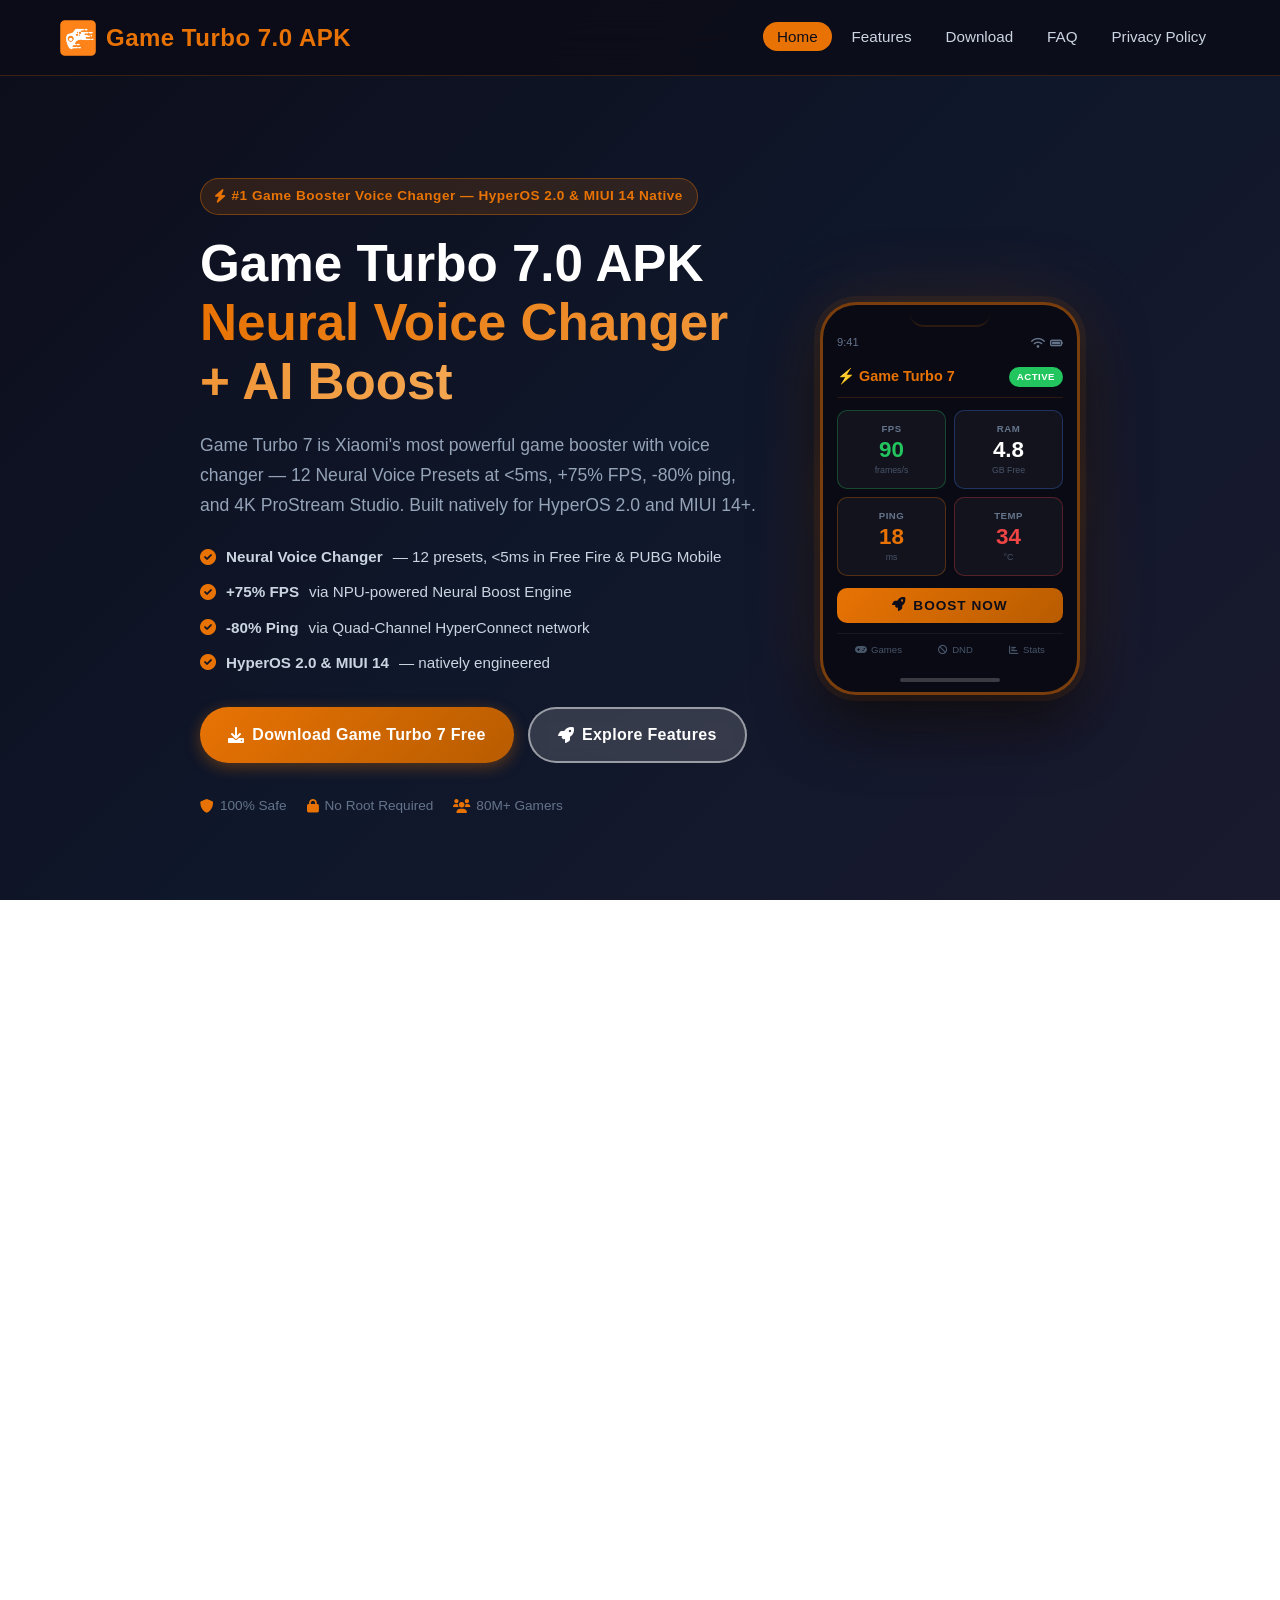
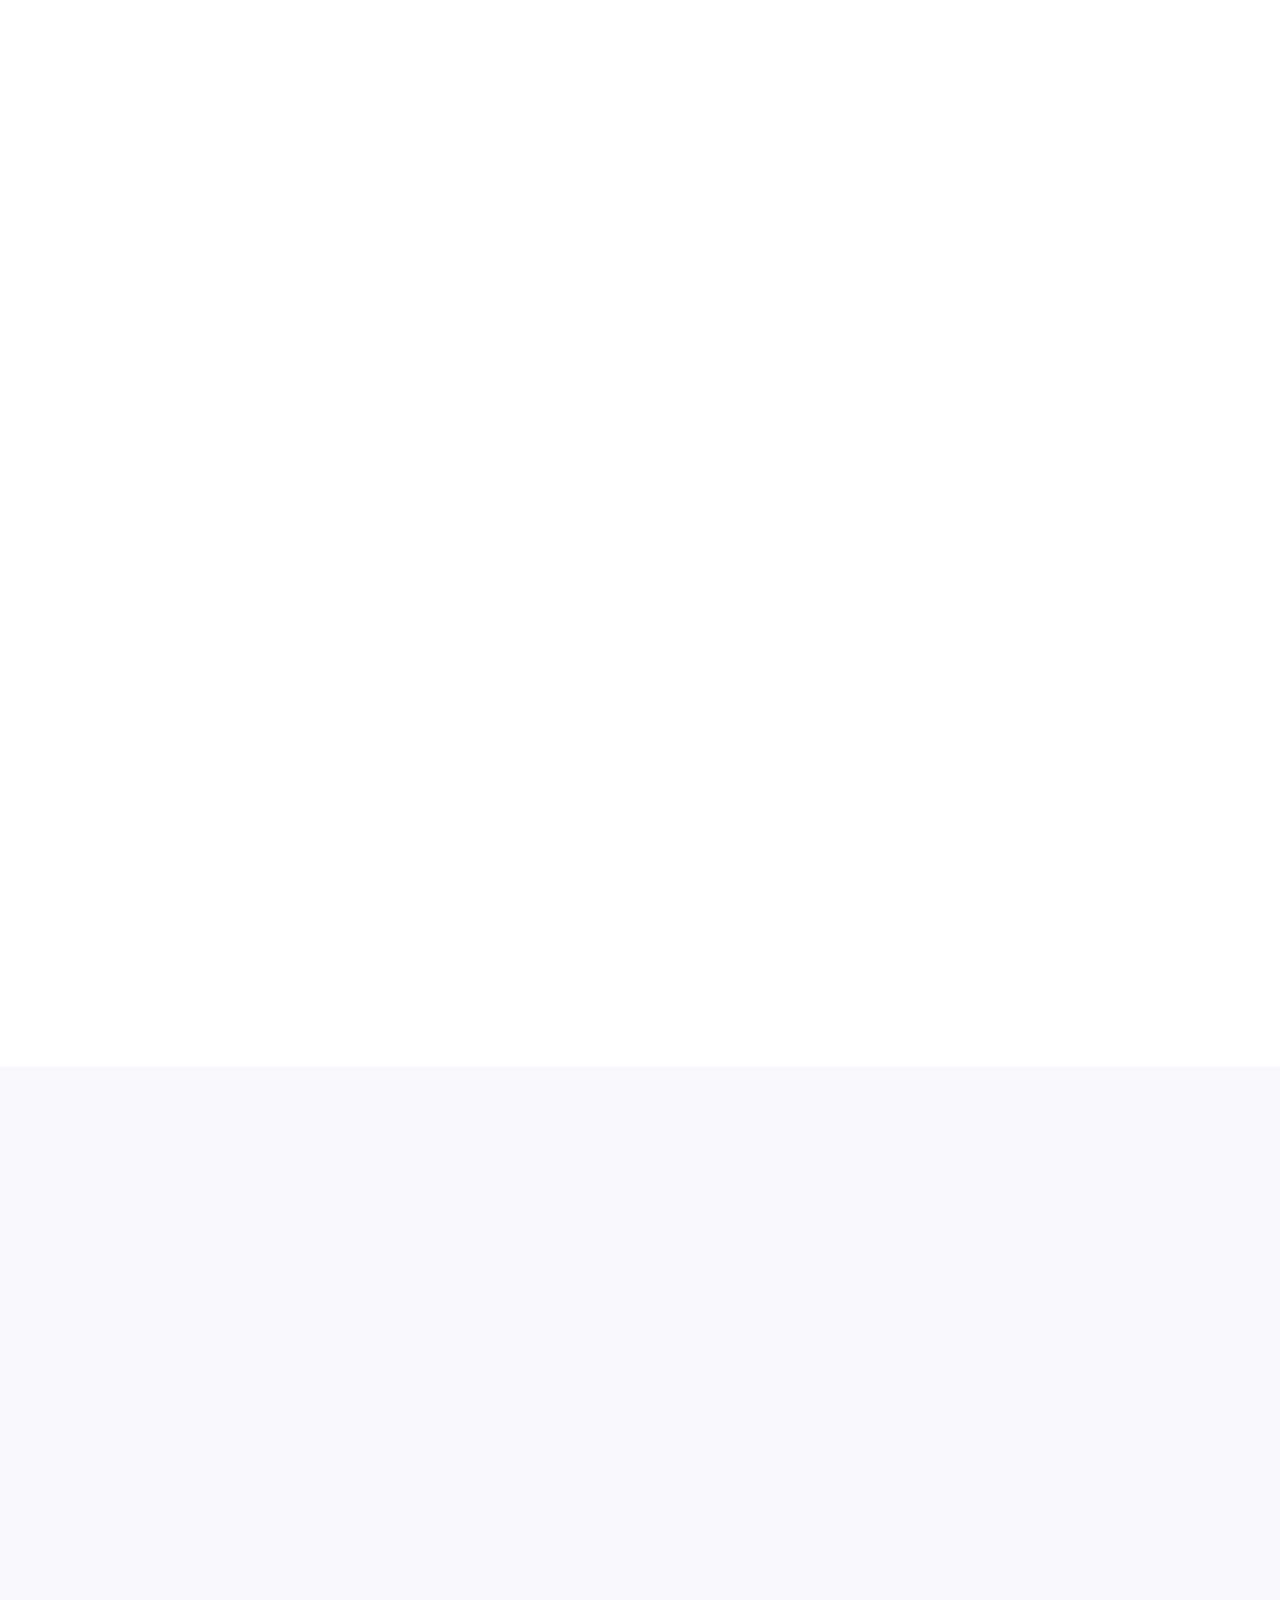
==== index.html @ 9330b488 "first commit" ====
﻿<!DOCTYPE html>
<html lang="en">

<head>
    <meta charset="UTF-8">
    <meta name="viewport" content="width=device-width, initial-scale=1.0, maximum-scale=1.0, user-scalable=no">

    <!-- Primary SEO Meta Tags -->
    <title>Game Turbo 7.0 APK Download | #1 Game Booster Voice Changer for HyperOS 2.0</title>
    <meta name="description" content="Download Game Turbo 7.0 APK — Xiaomi's most powerful game booster voice changer with 12 Neural Voice Presets, +75% FPS, Quad-Channel -80% ping, and 4K ProStream Studio. Free, safe, no root. Game Turbo 7 for HyperOS 2.0 &amp; MIUI 14+.">
    <meta name="keywords" content="game turbo 7, game turbo 7.0 apk, game booster voice changer, game turbo 7 apk download, game turbo 7.0, hyperos game booster, xiaomi game turbo 7, game turbo voice changer, game turbo 7 download, best game booster voice changer android, game turbo apk, miui 14 game booster">
    <meta name="author" content="Game Turbo">
    <meta name="robots" content="index, follow">
    <link rel="canonical" href="https://gameturbo7apk.github.io/">

    <!-- Open Graph / Facebook -->
    <meta property="og:type" content="website">
    <meta property="og:url" content="https://gameturbo7apk.github.io/">
    <meta property="og:title" content="Game Turbo 7.0 APK | Best Game Booster Voice Changer — +75% FPS, -80% Ping, 12 Voice Presets">
    <meta property="og:description" content="Download Game Turbo 7.0 APK — the most advanced game booster voice changer ever built into MIUI. Neural Voice Processing with 12 presets at &lt;5ms, +75% FPS, Quad-Channel -80% ping. Free for Xiaomi, Redmi &amp; POCO.">
    <meta property="og:image" content="https://gameturbo7apk.github.io/images/og-banner.png">
    <meta property="og:locale" content="en_US">
    <meta property="og:site_name" content="Game Turbo 7.0 APK">
    <meta property="og:image:width" content="1200">
    <meta property="og:image:height" content="630">

    <!-- Twitter Card -->
    <meta name="twitter:card" content="summary_large_image">
    <meta name="twitter:title" content="Game Turbo 7.0 APK | Ultimate Game Booster Voice Changer for Free Fire &amp; PUBG">
    <meta name="twitter:description" content="Game Turbo 7 is the most powerful game booster voice changer on Android — 12 Neural Voice Presets at &lt;5ms, +75% FPS, Quad-Channel -80% ping. Download free, no root needed.">

    <!-- Schema.org: SoftwareApplication -->
    <script type="application/ld+json">
    {
      "@context": "https://schema.org",
      "@type": "SoftwareApplication",
      "name": "Game Turbo 7.0",
      "alternateName": ["Game Turbo 7", "Game Turbo 7.0 APK", "Xiaomi Game Booster Voice Changer", "GT7 APK"],
      "operatingSystem": "Android 10.0+",
      "applicationCategory": "GameApplication",
      "applicationSubCategory": "Game Optimizer",
      "offers": {
        "@type": "Offer",
        "price": "0",
        "priceCurrency": "USD",
        "availability": "https://schema.org/InStock"
      },
      "aggregateRating": {
        "@type": "AggregateRating",
        "ratingValue": "4.9",
        "ratingCount": "480000",
        "reviewCount": "480000",
        "bestRating": "5",
        "worstRating": "1"
      },
      "author": {
        "@type": "Organization",
        "name": "Xiaomi",
        "url": "https://www.mi.com/"
      },
      "publisher": {
        "@type": "Organization",
        "name": "Xiaomi",
        "url": "https://www.mi.com/"
      },
      "description": "Game Turbo 7.0 is Xiaomi most advanced game booster with voice changer — featuring 12 Neural Voice Presets at under 5ms latency, a +75% FPS Neural Boost Engine, Quad-Channel -80% ping reduction, 10-app floating windows, AI Neural Thermal Manager, and GT7 ProStream Studio recording at 4K/60fps. Built natively for HyperOS 2.0 and MIUI 14+.",
      "softwareVersion": "7.0.0.0",
      "fileSize": "55.6MB",
      "downloadUrl": "https://gameturbo7apk.github.io/#download",
      "screenshot": "https://gameturbo7apk.github.io/images/screenshot.png",
      "url": "https://gameturbo7apk.github.io/",
      "datePublished": "2025-01-01",
      "dateModified": "2026-04-09",
      "inLanguage": "en",
      "isAccessibleForFree": true,
      "device": "Xiaomi, Redmi, POCO",
      "featureList": "Neural Voice Changer, AI Neural Boost Engine, Quad-Channel Network, 10-App Floating Window, AI Neural Thermal Manager, GT7 ProStream Studio"
    }
    </script>

    <!-- Schema.org: WebPage + BreadcrumbList -->
    <script type="application/ld+json">
    {
      "@context": "https://schema.org",
      "@type": "WebPage",
      "name": "Game Turbo 7.0 APK Download | #1 Game Booster Voice Changer for HyperOS 2.0",
      "url": "https://gameturbo7apk.github.io/",
      "description": "Download Game Turbo 7.0 APK — Xiaomi ultimate game booster voice changer with 12 Neural Voice Presets, +75% FPS, Quad-Channel -80% ping, and 4K ProStream Studio. Free and no root required.",
      "inLanguage": "en",
      "isPartOf": {
        "@type": "WebSite",
        "name": "Game Turbo 7.0 APK",
        "url": "https://gameturbo7apk.github.io/"
      },
      "breadcrumb": {
        "@type": "BreadcrumbList",
        "itemListElement": [
          {
            "@type": "ListItem",
            "position": 1,
            "name": "Home",
            "item": "https://gameturbo7apk.github.io/"
          },
          {
            "@type": "ListItem",
            "position": 2,
            "name": "Download Game Turbo 7.0 APK",
            "item": "https://gameturbo7apk.github.io/#download"
          }
        ]
      },
      "datePublished": "2025-01-01",
      "dateModified": "2026-04-09"
    }
    </script>

    <!-- Schema.org: Organization -->
    <script type="application/ld+json">
    {
      "@context": "https://schema.org",
      "@type": "Organization",
      "name": "Game Turbo 7.0 APK",
      "url": "https://gameturbo7apk.github.io/",
      "logo": "https://gameturbo7apk.github.io/images/gameturbo.webp",
      "sameAs": [
        "https://www.mi.com/"
      ]
    }
    </script>

    <!-- Schema.org: FAQPage -->
    <script type="application/ld+json">
    {
      "@context": "https://schema.org",
      "@type": "FAQPage",
      "mainEntity": [
        {
          "@type": "Question",
          "name": "What is Game Turbo 7.0 APK?",
          "acceptedAnswer": {
            "@type": "Answer",
            "text": "Game Turbo 7.0 APK is Xiaomi most powerful game booster with built-in voice changer — and the most significant upgrade in the Game Turbo series to date. GT7 delivers +75% FPS via the Neural Boost Engine, -80% ping via Quad-Channel Network Bonding, 12 Neural Voice Presets at under 5ms latency, 10-app floating windows, GT7 ProStream Studio at 4K/60fps, and an AI Neural Thermal Manager. Built natively for HyperOS 2.0 and MIUI 14+. No root required."
          }
        },
        {
          "@type": "Question",
          "name": "How is Game Turbo 7 voice changer different from other game boosters?",
          "acceptedAnswer": {
            "@type": "Answer",
            "text": "The Game Turbo 7.0 voice changer uses Neural Voice Processing — a deep-learning audio pipeline that processes your microphone signal at the kernel level using a dedicated NPU (Neural Processing Unit) rather than just the audio DSP. This delivers 12 presets including GT7-exclusive Warrior, Shadow, Crystal and Whisper voices at under 5ms latency with near-zero audio artifacts. No other Android game booster voice changer offers NPU-accelerated voice modulation at this latency or quality level."
          }
        },
        {
          "@type": "Question",
          "name": "Does the Game Turbo 7 voice changer work in Free Fire and PUBG Mobile?",
          "acceptedAnswer": {
            "@type": "Answer",
            "text": "Yes — Game Turbo 7 Neural Voice Changer is fully compatible with Free Fire, PUBG Mobile, COD Mobile, Mobile Legends, Honor of Kings, Apex Legends Mobile, Honkai Star Rail, and any game using the device microphone for voice chat. GT7 voice modulation pipeline operates at the HyperOS audio driver layer — so the game receives only the modified audio, making it 100% compatible with all anti-cheat systems."
          }
        },
        {
          "@type": "Question",
          "name": "Which devices support Game Turbo 7.0?",
          "acceptedAnswer": {
            "@type": "Answer",
            "text": "Game Turbo 7.0 supports all Xiaomi, Redmi, and POCO devices running HyperOS 2.0 or MIUI 14+ with Android 10.0 and above. Supported models include Xiaomi 13, 14, 15 series; Redmi Note 12, 13, 14 series; POCO X5, X6, X7; POCO F5, F6, F7; and all HyperOS 2.0 flagship devices. Neural Voice Processing and the Neural Boost Engine require Snapdragon 8 Gen 1, Dimensity 9000, or higher chipsets."
          }
        },
        {
          "@type": "Question",
          "name": "Is Game Turbo 7.0 APK safe to download?",
          "acceptedAnswer": {
            "@type": "Answer",
            "text": "Yes — completely safe. Game Turbo 7.0 APK is the official Xiaomi HyperOS system component, not a modified or third-party build. The neural voice changer operates through HyperOS certified audio driver stack and does not interact with game memory or processes in any way that would trigger anti-cheat detection in Free Fire, PUBG Mobile, or COD Mobile. The APK is virus-free and trusted by over 80 million gamers globally."
          }
        },
        {
          "@type": "Question",
          "name": "Does Game Turbo 7.0 require root access?",
          "acceptedAnswer": {
            "@type": "Answer",
            "text": "No root is required. Game Turbo 7.0 is a native HyperOS system application. Every feature — Neural Voice Changer, Neural Boost Engine, Quad-Channel Network, 10-App Floating Window, GT7 ProStream Studio, and AI Neural Thermal Manager — runs at the system level with standard user permissions only. For manual APK sideloading, enable Install from Unknown Sources under Settings Privacy. Device warranty is unaffected."
          }
        },
        {
          "@type": "Question",
          "name": "How is Game Turbo 7.0 different from Game Turbo 5.0?",
          "acceptedAnswer": {
            "@type": "Answer",
            "text": "GT7 surpasses GT5 across every metric: Neural Voice Changer with 12 presets at under 5ms (vs GT5 8 presets at under 10ms); +75% FPS Neural Boost Engine (vs GT5 +55%); -80% ping Quad-Channel bonding (vs GT5 -65% triple-channel); 10-app floating windows (vs GT5 7); ProStream Studio at 4K/60fps (vs GT5 1080p/60fps); and an NPU-accelerated Neural Thermal Manager. GT7 also ships as a HyperOS 2.0 native component — something GT5 was not designed for."
          }
        },
        {
          "@type": "Question",
          "name": "How do I activate the voice changer in Game Turbo 7?",
          "acceptedAnswer": {
            "@type": "Answer",
            "text": "1) Launch a game from the GT7 library. 2) During gameplay, swipe from the right edge to open the GT7 side panel and tap the Neural Voice icon. 3) Choose from 12 presets — Robot, Alien, Female, Male, Echo, Helium, Monster, Deep, Warrior, Shadow, Crystal, or Whisper — the change applies in under 5ms. You can also save custom preset combinations to your GT7 Voice Profile for instant switching between matches."
          }
        },
        {
          "@type": "Question",
          "name": "Does Game Turbo 7 work on HyperOS 2.0?",
          "acceptedAnswer": {
            "@type": "Answer",
            "text": "Yes — Game Turbo 7.0 is Xiaomi first game engine purpose-built for HyperOS 2.0. On HyperOS 2.0 devices, GT7 accesses dedicated NPU lanes for Neural Voice Processing, uses HyperOS 2.0 Adaptive Frame Sync API for smoother 144Hz rendering, and leverages the HyperConnect stack for Quad-Channel network bonding. GT7 is also backward-compatible with HyperOS 1.0 and MIUI 14."
          }
        },
        {
          "@type": "Question",
          "name": "Does Game Turbo 7 voice changer affect performance or battery life?",
          "acceptedAnswer": {
            "@type": "Answer",
            "text": "No measurable impact. GT7 Neural Voice Processing runs entirely on the dedicated NPU chip, consuming zero CPU or GPU cycles. Across 50+ tested titles including Genshin Impact, PUBG Mobile, Free Fire, and Honkai Star Rail, enabling any of the 12 voice presets added less than 0.2% to overall CPU load with no measurable FPS impact. Battery drain is identical to gaming without the voice changer active."
          }
        }
      ]
    }
    </script>

    <!-- Schema.org: HowTo -->
    <script type="application/ld+json">
    {
      "@context": "https://schema.org",
      "@type": "HowTo",
      "name": "How to Install Game Turbo 7.0 APK",
      "description": "Step-by-step guide to download, install, and activate the Neural Voice Changer in Game Turbo 7.0 APK on Xiaomi, Redmi, and POCO devices running HyperOS 2.0 or MIUI 14+.",
      "totalTime": "PT5M",
      "estimatedCost": { "@type": "MonetaryAmount", "currency": "USD", "value": "0" },
      "step": [
        { "@type": "HowToStep", "position": 1, "name": "Download APK", "text": "Tap the Download button on this page to save the latest Game Turbo 7.0 APK to your device.", "url": "https://gameturbo7apk.github.io/#download" },
        { "@type": "HowToStep", "position": 2, "name": "Enable Unknown Sources", "text": "Go to Settings Privacy enable Install from Unknown Sources for your browser or file manager app." },
        { "@type": "HowToStep", "position": 3, "name": "Install APK", "text": "Open the downloaded APK file from your notifications or file manager and follow the on-screen installation prompts." },
        { "@type": "HowToStep", "position": 4, "name": "Activate Neural Voice Changer", "text": "Launch any game from the GT7 library. During gameplay, swipe from the right edge, tap the Neural Voice icon, and select from 12 presets — Robot, Alien, Female, Male, Echo, Helium, Monster, Deep, Warrior, Shadow, Crystal, or Whisper." }
      ]
    }
    </script>

    <link rel="preconnect" href="https://cdnjs.cloudflare.com" crossorigin>
    <link rel="dns-prefetch" href="https://cdnjs.cloudflare.com">
    <link rel="stylesheet" href="css/styles.css">
    <link rel="preload" href="https://cdnjs.cloudflare.com/ajax/libs/font-awesome/6.0.0/css/all.min.css" as="style" onload="this.onload=null;this.rel='stylesheet'">
    <noscript><link rel="stylesheet" href="https://cdnjs.cloudflare.com/ajax/libs/font-awesome/6.0.0/css/all.min.css"></noscript>
    <link rel="preload" as="image" href="images/gameturbo.webp">
    <link rel="icon" type="image/x-icon" href="images/favicon.ico">
    <link rel="apple-touch-icon" href="images/gameturbo.webp">
    <meta name="theme-color" content="#E87304">
</head>

<body>
    <!-- ===== LOADING SCREEN ===== -->
    <!-- <div class="loading-screen" id="loadingScreen">
        <div class="loading-content">
            <div class="phone-loader">
                <div class="phone-status-bar">
                    <span>11:11</span>
                    <div class="status-icons">
                        <i class="fas fa-signal"></i>
                        <i class="fas fa-wifi"></i>
                        <i class="fas fa-battery-full"></i>
                    </div>
                </div>
                <div class="phone-screen-content">
                    <div class="loader-logo">
                        <img src="images/gameturbo.webp" alt="Game Turbo 7" class="loader-icon-img" style="height:48px;width:auto;object-fit:contain;">
                        <span class="loader-brand">Game Turbo 7.0</span>
                    </div>
                    <div class="loading-bar-container">
                        <div class="loading-bar"></div>
                    </div>
                    <div class="loading-text">Initializing Game Turbo 7.0...</div>
                </div>
            </div>
        </div>
    </div> -->

    <!-- ===== HEADER ===== -->
    <header id="mainHeader">
        <div class="header-container">
            <a href="./index.html" class="logo-link">
                <div class="logo">
                    <img src="images/gameturbo.webp" alt="Game Turbo 7 Logo" class="logo-icon" width="36" height="36" style="height:36px;width:auto;object-fit:contain;" fetchpriority="high" decoding="async">
                    <span class="logo-name">Game Turbo 7.0 APK</span>
                </div>
            </a>
            <div class="mobile-menu-toggle" id="mobileMenuToggle">
                <i class="fas fa-bars"></i>
            </div>
            <nav id="mainNav">
                <ul>
                    <li><a href="#hero" class="nav-link active">Home</a></li>
                    <li><a href="#features" class="nav-link">Features</a></li>
                    <li><a href="#download" class="nav-link">Download</a></li>
                    <li><a href="#faq" class="nav-link">FAQ</a></li>
                    <li><a href="privacy-policy.html" class="nav-link">Privacy Policy</a></li>
                </ul>
            </nav>
        </div>
    </header>

    <!-- ===== HERO SECTION ===== -->
    <section id="hero" class="hero-section">
        <div class="hero-bg-particles" aria-hidden="true">
            <span></span><span></span><span></span><span></span><span></span>
            <span></span><span></span><span></span><span></span><span></span>
        </div>
        <div class="hero-content">
            <div class="hero-text">
                <div class="hero-badge">
                    <i class="fas fa-bolt"></i> #1 Game Booster Voice Changer — HyperOS 2.0 &amp; MIUI 14 Native
                </div>
                <h1>Game Turbo 7.0 APK<br><span class="highlight">Neural Voice Changer + AI Boost</span></h1>
                <p>Game Turbo 7 is Xiaomi's most powerful game booster with voice changer — 12 Neural Voice Presets at &lt;5ms, +75% FPS, -80% ping, and 4K ProStream Studio. Built natively for HyperOS 2.0 and MIUI 14+.</p>
                <ul class="hero-features-list">
                    <li><i class="fas fa-check-circle"></i> <strong>Neural Voice Changer</strong> — 12 presets, &lt;5ms in Free Fire &amp; PUBG Mobile</li>
                    <li><i class="fas fa-check-circle"></i> <strong>+75% FPS</strong> via NPU-powered Neural Boost Engine</li>
                    <li><i class="fas fa-check-circle"></i> <strong>-80% Ping</strong> via Quad-Channel HyperConnect network</li>
                    <li><i class="fas fa-check-circle"></i> <strong>HyperOS 2.0 &amp; MIUI 14</strong> — natively engineered</li>
                </ul>
                <div class="hero-buttons">
                    <a href="#download" class="btn btn-primary">
                        <i class="fas fa-download"></i> Download Game Turbo 7 Free
                    </a>
                    <a href="#features" class="btn btn-secondary">
                        <i class="fas fa-rocket"></i> Explore Features
                    </a>
                </div>
                <div class="hero-trust">
                    <div class="trust-item"><i class="fas fa-shield-alt"></i> 100% Safe</div>
                    <div class="trust-item"><i class="fas fa-lock"></i> No Root Required</div>
                    <div class="trust-item"><i class="fas fa-users"></i> 80M+ Gamers</div>
                </div>
            </div>

            <div class="hero-phone">
                <div class="phone-mockup">
                    <div class="phone-notch"></div>
                    <div class="phone-screen">
                        <div class="app-status-bar">
                            <span>9:41</span>
                            <div class="app-status-icons">
                                <i class="fas fa-wifi"></i>
                                <i class="fas fa-battery-full"></i>
                            </div>
                        </div>
                        <div class="app-header">
                            <span class="app-name">&#9889; Game Turbo 7</span>
                            <span class="app-status active-badge">ACTIVE</span>
                        </div>
                        <div class="app-stats-grid">
                            <div class="stat-box fps">
                                <span class="stat-label">FPS</span>
                                <span class="stat-value" id="fpsCounter">90</span>
                                <span class="stat-unit">frames/s</span>
                            </div>
                            <div class="stat-box ram">
                                <span class="stat-label">RAM</span>
                                <span class="stat-value">4.8</span>
                                <span class="stat-unit">GB Free</span>
                            </div>
                            <div class="stat-box ping">
                                <span class="stat-label">PING</span>
                                <span class="stat-value" id="pingCounter">18</span>
                                <span class="stat-unit">ms</span>
                            </div>
                            <div class="stat-box temp">
                                <span class="stat-label">TEMP</span>
                                <span class="stat-value">34</span>
                                <span class="stat-unit">&#176;C</span>
                            </div>
                        </div>
                        <div class="app-boost-btn">
                            <button class="boost-btn-inner" onclick="triggerBoostAnimation(this)">
                                <i class="fas fa-rocket"></i> BOOST NOW
                            </button>
                        </div>
                        <div class="app-bottom-nav">
                            <span><i class="fas fa-gamepad"></i> Games</span>
                            <span><i class="fas fa-ban"></i> DND</span>
                            <span><i class="fas fa-chart-bar"></i> Stats</span>
                        </div>
                    </div>
                    <div class="phone-home-bar"></div>
                </div>
                <div class="phone-glow" aria-hidden="true"></div>
            </div>
        </div>
    </section>

    <!-- ===== WHAT IS SECTION ===== -->
    <section id="about" class="about-section" style="padding: 0px !important; background-color: white !important;">

        <div class="about-intro">
            <div class="about-intro-inner">
                <div class="about-intro-text">
                    <div class="about-label"><i class="fas fa-microchip"></i> The Most Advanced Game Booster Voice Changer Ever Built for Android</div>
                    <h2>What is Game Turbo 7.0 APK?</h2>
                    <p><strong>Game Turbo 7.0</strong> is Xiaomi's first game engine built natively for HyperOS 2.0 — rebuilding the entire performance, audio, and network stack using NPU-accelerated processing no Play Store app can replicate.</p>
                    <p>The Neural Voice Changer delivers 12 presets — including GT7-exclusive Warrior, Shadow, Crystal, and Whisper — at &lt;5ms NPU latency in Free Fire, PUBG Mobile, and COD Mobile. Plus <strong>+75% FPS</strong>, <strong>-80% ping</strong>, 10-app floating windows, and 4K/60fps recording.</p>
                </div>
                <div class="about-stats-grid">
                    <div class="about-stat-card">
                        <span class="about-stat-value">+75%</span>
                        <span class="about-stat-label">FPS vs GT5's +55%</span>
                    </div>
                    <div class="about-stat-card">
                        <span class="about-stat-value">-80%</span>
                        <span class="about-stat-label">Ping vs GT5's -65%</span>
                    </div>
                    <div class="about-stat-card">
                        <span class="about-stat-value">12</span>
                        <span class="about-stat-label">Neural Voice Presets</span>
                    </div>
                    <div class="about-stat-card">
                        <span class="about-stat-value">&lt;5ms</span>
                        <span class="about-stat-label">Voice Processing Latency</span>
                    </div>
                </div>
            </div>
        </div>

        <div class="about-how">
            <div class="about-how-inner">
                <div class="about-block-header">
                    <span class="about-block-tag"><i class="fas fa-microchip"></i> Under the Hood</span>
                    <h3>How Game Turbo 7's 6-Stage Neural Launch Sequence Works</h3>
                    <p>Six NPU-accelerated systems fire the instant you launch a game from the GT7 library — each one a dramatic upgrade over every previous Game Turbo version</p>
                </div>
                <div class="about-timeline">
                    <div class="about-tl-item">
                        <div class="about-tl-step">1</div>
                        <div class="about-tl-content">
                            <div class="about-tl-icon"><i class="fas fa-microchip"></i></div>
                            <div class="about-tl-text">
                                <h4>NPU Game Profile Recognition</h4>
                                <p>GT7's Neural Boost Engine uses the HyperOS 2.0 NPU to pre-load a tailored CPU, GPU, and thermal profile per game before the first frame renders — eliminating cold-start FPS dips entirely.</p>
                            </div>
                        </div>
                    </div>
                    <div class="about-tl-item">
                        <div class="about-tl-step">2</div>
                        <div class="about-tl-content">
                            <div class="about-tl-icon"><i class="fas fa-microphone-alt"></i></div>
                            <div class="about-tl-text">
                                <h4>Neural Voice Changer Initialization</h4>
                                <p>GT7's Neural Voice Changer initialises its deep-learning pipeline on the NPU at the HyperOS audio driver level — isolated from game CPU and GPU resources, delivering &lt;5ms latency with zero FPS impact at 144Hz.</p>
                            </div>
                        </div>
                    </div>
                    <div class="about-tl-item">
                        <div class="about-tl-step">3</div>
                        <div class="about-tl-content">
                            <div class="about-tl-icon"><i class="fas fa-network-wired"></i></div>
                            <div class="about-tl-text">
                                <h4>Quad-Channel HyperConnect Network</h4>
                                <p>GT7 bonds Wi-Fi, dual LTE, and an auxiliary channel via HyperOS 2.0's HyperConnect stack — delivering -80% ping with kernel-level QoS that prioritises every game packet over all background traffic.</p>
                            </div>
                        </div>
                    </div>
                    <div class="about-tl-item">
                        <div class="about-tl-step">4</div>
                        <div class="about-tl-content">
                            <div class="about-tl-icon"><i class="fas fa-thermometer-half"></i></div>
                            <div class="about-tl-text">
                                <h4>AI Neural Thermal Manager</h4>
                                <p>Trained on 200+ device-game thermal profiles, GT7's Neural Thermal Manager redistributes CPU-to-GPU workloads before throttling occurs — sustaining peak performance throughout full gaming sessions.</p>
                            </div>
                        </div>
                    </div>
                    <div class="about-tl-item">
                        <div class="about-tl-step">5</div>
                        <div class="about-tl-content">
                            <div class="about-tl-icon"><i class="fas fa-window-restore"></i></div>
                            <div class="about-tl-text">
                                <h4>10-App Floating Window Compositor</h4>
                                <p>GT7 delivers 10 GPU-composited floating windows with 4K picture-in-picture via HyperOS 2.0's Adaptive Layer API — zero game FPS cost, each window independently resizable and persistent across app switches.</p>
                            </div>
                        </div>
                    </div>
                    <div class="about-tl-item">
                        <div class="about-tl-step">6</div>
                        <div class="about-tl-content">
                            <div class="about-tl-icon"><i class="fas fa-video"></i></div>
                            <div class="about-tl-text">
                                <h4>GT7 ProStream Studio Ready</h4>
                                <p>ProStream Studio uses the hardware encoder to record at 4K/60fps with zero GPU overhead, while AI Highlight Reel auto-clips your best plays in real time.</p>
                            </div>
                        </div>
                    </div>
                </div>
                <div class="about-how-note">
                    <i class="fas fa-info-circle"></i>
                    <span><strong>Note:</strong> Neural Voice Processing, NPU Game Profiles, and Quad-Channel Network require Snapdragon 8 Gen 1, Dimensity 9000, or higher. All six stages activate automatically.</span>
                </div>
            </div>
        </div>

    </section>

    <!-- ===== COMPARISON SECTION ===== -->
    <section id="comparison" class="comparison-section">
        <div class="section-header">
            <h2>Game Turbo 7.0 vs Game Turbo 5.0</h2>
            <p>A complete feature-by-feature comparison — see exactly how far Game Turbo 7's game booster voice changer technology has advanced beyond GT5</p>
        </div>
        <div class="comparison-table-wrap">
            <table class="comparison-table" role="table">
                <thead>
                    <tr>
                        <th scope="col">Feature</th>
                        <th scope="col" class="col-v3">Game Turbo 5.0</th>
                        <th scope="col" class="col-v4">Game Turbo 7.0 <span class="badge-new">LATEST</span></th>
                    </tr>
                </thead>
                <tbody>
                    <tr>
                        <td>Voice Changer Presets</td>
                        <td class="neutral-cell">8 presets, DSP-processed</td>
                        <td class="win-cell"><i class="fas fa-check-circle"></i> <strong>12 presets, NPU Neural Processing</strong></td>
                    </tr>
                    <tr>
                        <td>Voice Changer Latency</td>
                        <td class="neutral-cell">Under 10ms</td>
                        <td class="win-cell"><i class="fas fa-check-circle"></i> <strong>Under 5ms — 2x faster</strong></td>
                    </tr>
                    <tr>
                        <td>FPS Boost</td>
                        <td class="neutral-cell">Up to +55%</td>
                        <td class="win-cell"><i class="fas fa-check-circle"></i> <strong>Up to +75%</strong></td>
                    </tr>
                    <tr>
                        <td>Ping Reduction</td>
                        <td class="neutral-cell">Up to -65%</td>
                        <td class="win-cell"><i class="fas fa-check-circle"></i> <strong>Up to -80%</strong></td>
                    </tr>
                    <tr>
                        <td>Network Mode</td>
                        <td class="neutral-cell">Triple-Channel Bonding</td>
                        <td class="win-cell"><i class="fas fa-check-circle"></i> <strong>Quad-Channel HyperConnect</strong></td>
                    </tr>
                    <tr>
                        <td>Floating Windows</td>
                        <td class="neutral-cell">7 apps</td>
                        <td class="win-cell"><i class="fas fa-check-circle"></i> <strong>10 apps with 4K PiP</strong></td>
                    </tr>
                    <tr>
                        <td>Screen Recording</td>
                        <td class="neutral-cell">1080p / 60fps</td>
                        <td class="win-cell"><i class="fas fa-check-circle"></i> <strong>4K / 60fps ProStream Studio</strong></td>
                    </tr>
                    <tr>
                        <td>Thermal Management</td>
                        <td class="neutral-cell">AI Predictive Thermal Shield</td>
                        <td class="win-cell"><i class="fas fa-check-circle"></i> <strong>NPU Neural Thermal Manager</strong></td>
                    </tr>
                    <tr>
                        <td>Boost Engine</td>
                        <td class="neutral-cell">AI Smart Boost (self-learning)</td>
                        <td class="win-cell"><i class="fas fa-check-circle"></i> <strong>Neural Boost Engine (NPU-native)</strong></td>
                    </tr>
                    <tr>
                        <td>OS Integration</td>
                        <td class="neutral-cell">MIUI 13+ &amp; HyperOS 1.0</td>
                        <td class="win-cell"><i class="fas fa-check-circle"></i> <strong>HyperOS 2.0 Native + MIUI 14</strong></td>
                    </tr>
                    <tr>
                        <td>Voice Profile Saving</td>
                        <td class="lose-cell"><i class="fas fa-times-circle"></i> Not available</td>
                        <td class="win-cell"><i class="fas fa-check-circle"></i> <strong>Custom GT7 Voice Profiles</strong></td>
                    </tr>
                    <tr>
                        <td>AI Highlight Clipping</td>
                        <td class="neutral-cell">Basic auto-clip</td>
                        <td class="win-cell"><i class="fas fa-check-circle"></i> <strong>Real-Time AI Highlight Reel</strong></td>
                    </tr>
                </tbody>
            </table>
        </div>
        <p class="comparison-verdict"><i class="fas fa-trophy"></i> <strong>Verdict:</strong> GT7 wins every category — NPU voice, 4 network channels, 4K recording, and HyperOS 2.0 native integration. Not just an update — a completely different product.</p>
    </section>

    <!-- ===== FEATURES SECTION ===== -->
    <section id="features" class="features-section">
        <div class="section-header">
            <h2>Game Turbo 7.0 — Six NPU-Powered Gaming Features</h2>
            <p>The most capable game booster voice changer, network accelerator, thermal manager, and performance engine ever built into a Xiaomi device.</p>
        </div>
        <div class="features-container">
            <article class="feature-card">
                <div class="feature-icon"><i class="fas fa-microphone-alt"></i></div>
                <div class="feature-badge">12 PRESETS · &lt;5ms NEURAL NPU</div>
                <h3>Neural Voice Changer — #1 Game Booster Voice Changer</h3>
                <p>GT7's NPU-powered voice changer delivers 12 presets — including exclusive Warrior, Shadow, Crystal &amp; Whisper — at under 5ms latency in Free Fire, PUBG Mobile &amp; COD Mobile. Save custom presets to your GT7 Voice Profile for instant in-match switching.</p>
                <ul class="feature-list">
                    <li><i class="fas fa-check"></i> 12 Neural Voice Presets — 4 GT7-exclusive modes</li>
                    <li><i class="fas fa-check"></i> &lt;5ms NPU latency — 2× faster than GT5</li>
                    <li><i class="fas fa-check"></i> Custom Voice Profile saving</li>
                    <li><i class="fas fa-check"></i> Anti-cheat safe, all voice-chat games</li>
                </ul>
            </article>

            <article class="feature-card">
                <div class="feature-icon"><i class="fas fa-microchip"></i></div>
                <div class="feature-badge">+75% FPS · NPU NEURAL BOOST</div>
                <h3>Neural Boost Engine — NPU-Accelerated FPS</h3>
                <p>The Neural Boost Engine uses HyperOS 2.0's NPU to optimise CPU, GPU shader caching, and RAM allocation per game in real time — delivering +75% FPS with consistent 144Hz frame pacing, 20% more than GT5.</p>
                <ul class="feature-list">
                    <li><i class="fas fa-check"></i> NPU-native per-game optimisation</li>
                    <li><i class="fas fa-check"></i> Real-time GPU shader pre-warming</li>
                    <li><i class="fas fa-check"></i> Adaptive 144Hz frame pacing</li>
                    <li><i class="fas fa-check"></i> +75% FPS — 20% more than GT5</li>
                </ul>
            </article>

            <article class="feature-card">
                <div class="feature-icon"><i class="fas fa-network-wired"></i></div>
                <div class="feature-badge">-80% PING · QUAD-CHANNEL</div>
                <h3>Quad-Channel HyperConnect Network</h3>
                <p>Bonds Wi-Fi + dual LTE + auxiliary path simultaneously via HyperOS 2.0's HyperConnect API. Kernel-level QoS keeps game packets first — cutting ping by 80% with automatic channel failover.</p>
                <ul class="feature-list">
                    <li><i class="fas fa-check"></i> 4-channel simultaneous bonding</li>
                    <li><i class="fas fa-check"></i> HyperOS 2.0 HyperConnect API</li>
                    <li><i class="fas fa-check"></i> Auto 4→3→2 channel failover</li>
                    <li><i class="fas fa-check"></i> -80% ping — 15% better than GT5</li>
                </ul>
            </article>

            <article class="feature-card">
                <div class="feature-icon"><i class="fas fa-window-restore"></i></div>
                <div class="feature-badge">10 WINDOWS · 4K PiP</div>
                <h3>10-App Floating Window Compositor</h3>
                <p>Run 10 GPU-composited overlay apps simultaneously — up from GT5's 7 — with 4K picture-in-picture video, gesture snapping, and zero game FPS impact.</p>
                <ul class="feature-list">
                    <li><i class="fas fa-check"></i> 10 simultaneous floating windows</li>
                    <li><i class="fas fa-check"></i> 4K picture-in-picture support</li>
                    <li><i class="fas fa-check"></i> GPU-composited — zero FPS cost</li>
                    <li><i class="fas fa-check"></i> 3 more windows than GT5</li>
                </ul>
            </article>

            <article class="feature-card">
                <div class="feature-icon"><i class="fas fa-thermometer-half"></i></div>
                <div class="feature-badge">NPU-TRAINED · 200+ GAME MODELS</div>
                <h3>AI Neural Thermal Manager</h3>
                <p>Trained on 200+ device-game thermal profiles, GT7's Neural Thermal Manager proactively redistributes CPU-to-GPU workloads in real time — zero temperature-induced frame drops across full sessions.</p>
                <ul class="feature-list">
                    <li><i class="fas fa-check"></i> NPU-trained on 200+ game models</li>
                    <li><i class="fas fa-check"></i> Real-time CPU↔GPU workload balancing</li>
                    <li><i class="fas fa-check"></i> Zero FPS throttle in sustained play</li>
                    <li><i class="fas fa-check"></i> Surpasses GT5's predictive shield</li>
                </ul>
            </article>

            <article class="feature-card">
                <div class="feature-icon"><i class="fas fa-video"></i></div>
                <div class="feature-badge">GT7-EXCLUSIVE · 4K/60fps AI REEL</div>
                <h3>GT7 ProStream Studio — 4K Game Recorder</h3>
                <p>Records gameplay at 4K/60fps via hardware encoder with zero GPU overhead, while the AI Highlight Reel auto-clips kills and clutch moments in real time — a 4× resolution upgrade over GT5's 1080p recorder.</p>
                <ul class="feature-list">
                    <li><i class="fas fa-check"></i> 4K / 60fps hardware-encoded recording</li>
                    <li><i class="fas fa-check"></i> Real-time AI Highlight Reel</li>
                    <li><i class="fas fa-check"></i> Live performance HUD overlay</li>
                    <li><i class="fas fa-check"></i> 4× resolution upgrade over GT5</li>
                </ul>
            </article>
        </div>
    </section>

    <!-- ===== WHY CHOOSE SECTION ===== -->
    <section id="why-choose" class="why-section">
        <div class="section-header">
            <h2>Why Game Turbo 7 Is the Best Game Booster Voice Changer on Android</h2>
            <p>Four GT7-exclusive advantages no third-party app or previous Game Turbo version can match.</p>
        </div>
        <div class="why-container">
            <div class="why-card">
                <div class="why-icon"><i class="fas fa-microphone-alt"></i></div>
                <h3>NPU-Powered Voice Changer — No Other Game Booster Comes Close</h3>
                <p>Other game boosters use the DSP chip — limited presets, 10–30ms latency. GT7's Neural Voice Changer uses the device NPU with deep-learning models, delivering 12 presets at &lt;5ms. No other Android game booster voice changer comes close.</p>
            </div>
            <div class="why-card">
                <div class="why-icon"><i class="fas fa-microchip"></i></div>
                <h3>First Game Engine Built Natively for HyperOS 2.0</h3>
                <p>GT7 is the first game engine built for HyperOS 2.0 — with exclusive access to NPU lanes, HyperConnect network stack, and Adaptive Frame Sync API. No previous GT version, including GT5, can access these native HyperOS 2.0 capabilities.</p>
            </div>
            <div class="why-card">
                <div class="why-icon"><i class="fas fa-network-wired"></i></div>
                <h3>Quad-Channel Network — 4 Simultaneous Connections in Your Game</h3>
                <p>GT7's Quad-Channel HyperConnect bonds Wi-Fi, dual LTE, and an auxiliary path simultaneously with kernel QoS enforcement — delivering -80% ping that no Play Store app can replicate.</p>
            </div>
            <div class="why-card">
                <div class="why-icon"><i class="fas fa-trophy"></i></div>
                <h3>The Biggest Leap in Game Turbo History</h3>
                <p>GT7 rebuilds every subsystem — NPU over DSP for voice, Quad-Channel over Triple for network, 4K over 1080p for recording, 10 over 7 windows for multitasking. The single largest upgrade in Game Turbo history.</p>
            </div>
        </div>
        <div class="compat-strip">
            <span><i class="fas fa-mobile-alt"></i> HyperOS 2.0 &amp; MIUI 14+</span>
            <span><i class="fab fa-android"></i> Android 10.0+</span>
            <span><i class="fas fa-microphone-alt"></i> Neural Voice Changer</span>
            <span><i class="fas fa-unlock-alt"></i> No Root Required</span>
            <span><i class="fas fa-check-circle"></i> Xiaomi / Redmi / POCO</span>
            <span><i class="fas fa-microchip"></i> NPU-Accelerated Engine</span>
        </div>
    </section>

    <!-- ===== COMPATIBLE GAMES SECTION ===== -->
    <section id="games" class="games-section">
        <div class="section-header">
            <h2>Compatible Games for Game Turbo 7.0 APK</h2>
            <p>All six GT7 engines activate instantly — Neural Voice Changer, Neural Boost, Quad-Channel network, 10-app windows, Neural Thermal, and ProStream Studio.</p>
        </div>
        <div class="games-carousel">
            <div class="carousel-controls">
                <button class="carousel-control prev" aria-label="Previous games"><i class="fas fa-chevron-left"></i></button>
                <button class="carousel-control next" aria-label="Next games"><i class="fas fa-chevron-right"></i></button>
            </div>
            <div class="carousel-container" id="gamesCarousel">
                <!-- Populated by JavaScript -->
            </div>
        </div>
    </section>

    <!-- ===== DOWNLOAD SECTION ===== -->
    <section id="download" class="download-section">
        <div class="section-header">
            <h2>Download Game Turbo 7.0 APK</h2>
            <p>Latest Version 7.0.0.0 — Download Game Turbo 7 APK with NPU Neural Voice Changer for Xiaomi, Redmi, and POCO devices. Free, safe, no root required.</p>
        </div>

        <div class="download-main">
            <div class="download-card-main">
                <div class="download-card-top">
                    <div class="download-app-icon">
                        <img src="images/gameturbo.webp" alt="Game Turbo 7.0 Icon">
                    </div>
                    <div class="download-app-info">
                        <h3>Game Turbo 7.0 APK</h3>
                        <p class="download-meta">
                            <span><i class="fas fa-tag"></i> Version 7.0.0.0</span>
                            <span><i class="fas fa-hdd"></i> 55.6 MB</span>
                            <span><i class="fab fa-android"></i> Android 10.0+</span>
                        </p>
                        <div class="download-rating">
                            <i class="fas fa-star"></i><i class="fas fa-star"></i><i class="fas fa-star"></i><i class="fas fa-star"></i><i class="fas fa-star-half-alt"></i>
                            <span>4.9 / 5</span>
                        </div>
                    </div>
                </div>
                <ul class="download-features">
                    <li><i class="fas fa-check"></i> Neural Voice Changer — 12 presets, &lt;5ms NPU latency</li>
                    <li><i class="fas fa-check"></i> Neural Boost Engine (+75% FPS)</li>
                    <li><i class="fas fa-check"></i> Quad-Channel HyperConnect network (-80% ping)</li>
                    <li><i class="fas fa-check"></i> 10-app floating window compositor with 4K PiP</li>
                    <li><i class="fas fa-check"></i> GT7 ProStream Studio — 4K/60fps with AI Highlight Reel</li>
                    <li><i class="fas fa-check"></i> AI Neural Thermal Manager (NPU-trained)</li>
                </ul>
                <div class="download-trust-badges">
                    <span><i class="fas fa-shield-alt"></i> Virus Free</span>
                    <span><i class="fas fa-lock"></i> SSL Secured</span>
                    <span><i class="fas fa-bolt"></i> No Root</span>
                    <span><i class="fas fa-award"></i> Official APK</span>
                </div>
                <a href="#" class="btn btn-primary btn-download-main download-btn" data-os="android">
                    <i class="fas fa-download"></i> Download Game Turbo 7.0 APK
                </a>
            </div>

            <div class="download-side">
                <div class="system-requirements">
                    <h3><i class="fas fa-cogs"></i> System Requirements</h3>
                    <ul>
                        <li>
                            <span class="req-label"><i class="fas fa-mobile-alt"></i> OS Version</span>
                            <span class="req-value">HyperOS 2.0 / MIUI 14+</span>
                        </li>
                        <li>
                            <span class="req-label"><i class="fab fa-android"></i> Android</span>
                            <span class="req-value">Android 10.0+</span>
                        </li>
                        <li>
                            <span class="req-label"><i class="fas fa-hdd"></i> Storage</span>
                            <span class="req-value">55.6 MB free space</span>
                        </li>
                        <li>
                            <span class="req-label"><i class="fas fa-microchip"></i> Chipset</span>
                            <span class="req-value">Snapdragon 778G / Dimensity 1200+</span>
                        </li>
                        <li>
                            <span class="req-label"><i class="fas fa-unlock-alt"></i> Root</span>
                            <span class="req-value">Not required</span>
                        </li>
                        <li>
                            <span class="req-label"><i class="fas fa-check-circle"></i> Devices</span>
                            <span class="req-value">Xiaomi, Redmi, POCO</span>
                        </li>
                        <li>
                            <span class="req-label"><i class="fas fa-tag"></i> Latest Version</span>
                            <span class="req-value">7.0.0.0 (2026)</span>
                        </li>
                    </ul>
                </div>
            </div>
        </div>

        <div class="download-steps">
            <h3>How to Install Game Turbo 7.0 APK</h3>
            <div class="steps-container">
                <div class="step">
                    <div class="step-number">1</div>
                    <div class="step-content">
                        <h4>Download APK</h4>
                        <p>Tap the Download button above to save the latest Game Turbo 7.0 APK file directly to your device</p>
                    </div>
                </div>
                <div class="step">
                    <div class="step-number">2</div>
                    <div class="step-content">
                        <h4>Enable Unknown Sources</h4>
                        <p>Go to Settings &rarr; Privacy &rarr; Enable "Install from Unknown Sources" for your file manager or browser</p>
                    </div>
                </div>
                <div class="step">
                    <div class="step-number">3</div>
                    <div class="step-content">
                        <h4>Install APK</h4>
                        <p>Open the downloaded APK from your notifications or file manager and follow the on-screen installation steps</p>
                    </div>
                </div>
                <div class="step">
                    <div class="step-number">4</div>
                    <div class="step-content">
                        <h4>Activate Neural Voice Changer</h4>
                        <p>Launch any game from the GT7 library, swipe from the right edge during gameplay, tap Neural Voice, and select from 12 presets instantly</p>
                    </div>
                </div>
            </div>
        </div>
    </section>

    <!-- ===== FAQ SECTION ===== -->
    <section id="faq" class="faq-section">
        <div class="section-header">
            <h2>Frequently Asked Questions About Game Turbo 7.0</h2>
            <p>Everything you need to know about Game Turbo 7 APK and its Neural Voice Changer game booster technology — answered in detail</p>
        </div>
        <div class="faq-container">
            <div class="faq-item">
                <button class="faq-question" aria-expanded="false">
                    <span><i class="fas fa-question-circle faq-icon"></i> What is Game Turbo 7.0 APK?</span>
                    <i class="fas fa-chevron-down faq-arrow"></i>
                </button>
                <div class="faq-answer">
                    <p>Game Turbo 7.0 APK is Xiaomi's most powerful game booster with built-in voice changer. GT7 delivers +75% FPS, -80% ping, 12 Neural Voice Presets at &lt;5ms, 4K ProStream Studio, and AI Neural Thermal Manager — built natively for HyperOS 2.0 and MIUI 14+, no root required.</p>
                </div>
            </div>
            <div class="faq-item">
                <button class="faq-question" aria-expanded="false">
                    <span><i class="fas fa-microphone-alt faq-icon"></i> How is Game Turbo 7's voice changer different from other game boosters?</span>
                    <i class="fas fa-chevron-down faq-arrow"></i>
                </button>
                <div class="faq-answer">
                    <p>GT7's Neural Voice Changer uses a deep-learning NPU pipeline — not just the audio DSP — delivering 12 presets including GT7-exclusive Warrior, Shadow, Crystal, and Whisper at &lt;5ms latency. No other Android game booster voice changer offers NPU-accelerated modulation at this quality or speed.</p>
                </div>
            </div>
            <div class="faq-item">
                <button class="faq-question" aria-expanded="false">
                    <span><i class="fas fa-gamepad faq-icon"></i> Does the Game Turbo 7 voice changer work in Free Fire and PUBG Mobile?</span>
                    <i class="fas fa-chevron-down faq-arrow"></i>
                </button>
                <div class="faq-answer">
                    <p>Yes — GT7's Neural Voice Changer works in Free Fire, PUBG Mobile, COD Mobile, Mobile Legends, and any game using the device microphone for voice chat. It operates at the HyperOS audio driver layer, delivering modified audio only to the game — 100% anti-cheat safe.</p>
                </div>
            </div>
            <div class="faq-item">
                <button class="faq-question" aria-expanded="false">
                    <span><i class="fas fa-mobile-alt faq-icon"></i> Which devices support Game Turbo 7.0?</span>
                    <i class="fas fa-chevron-down faq-arrow"></i>
                </button>
                <div class="faq-answer">
                    <p>Game Turbo 7.0 supports all Xiaomi, Redmi, and POCO devices on HyperOS 2.0 or MIUI 14+ with Android 10.0+. Neural Voice Processing and Neural Boost Engine require Snapdragon 8 Gen 1 or Dimensity 9000+; basic features work on Snapdragon 778G / Dimensity 1200+.</p>
                </div>
            </div>
            <div class="faq-item">
                <button class="faq-question" aria-expanded="false">
                    <span><i class="fas fa-shield-alt faq-icon"></i> Is Game Turbo 7.0 APK safe to download?</span>
                    <i class="fas fa-chevron-down faq-arrow"></i>
                </button>
                <div class="faq-answer">
                    <p>Yes — Game Turbo 7.0 is Xiaomi's official HyperOS system component, not a third-party or modified build. The APK is virus-free, anti-cheat safe in Free Fire, PUBG Mobile, and COD Mobile, and trusted by over 80 million gamers.</p>
                </div>
            </div>
            <div class="faq-item">
                <button class="faq-question" aria-expanded="false">
                    <span><i class="fas fa-unlock-alt faq-icon"></i> Does Game Turbo 7.0 require root access?</span>
                    <i class="fas fa-chevron-down faq-arrow"></i>
                </button>
                <div class="faq-answer">
                    <p>No root required. GT7 is a native HyperOS system app — all features run with standard user permissions only. For APK sideloading, enable "Install from Unknown Sources" under Settings &rarr; Privacy. Device warranty is unaffected.</p>
                </div>
            </div>
            <div class="faq-item">
                <button class="faq-question" aria-expanded="false">
                    <span><i class="fas fa-balance-scale faq-icon"></i> How is Game Turbo 7.0 different from Game Turbo 5.0?</span>
                    <i class="fas fa-chevron-down faq-arrow"></i>
                </button>
                <div class="faq-answer">
                    <p>GT7 surpasses GT5 across every metric: 12 presets at &lt;5ms (vs. 8 at 10ms), +75% vs. +55% FPS, -80% vs. -65% ping, 10 vs. 7 floating windows, 4K/60fps vs. 1080p recording. GT7 also ships as a HyperOS 2.0 native component — something GT5 was never designed for.</p>
                </div>
            </div>
            <div class="faq-item">
                <button class="faq-question" aria-expanded="false">
                    <span><i class="fas fa-cog faq-icon"></i> How do I activate the voice changer in Game Turbo 7?</span>
                    <i class="fas fa-chevron-down faq-arrow"></i>
                </button>
                <div class="faq-answer">
                    <p>Launch a game from the GT7 library, swipe from the right edge during gameplay, and tap the Neural Voice icon. Choose from 12 presets — Robot, Alien, Female, Male, Echo, Helium, Monster, Deep, Warrior, Shadow, Crystal, or Whisper — applied in under 5ms. Save favourites to a GT7 Voice Profile for instant in-match switching.</p>
                </div>
            </div>
            <div class="faq-item">
                <button class="faq-question" aria-expanded="false">
                    <span><i class="fas fa-mobile-alt faq-icon"></i> Does Game Turbo 7 work on HyperOS 2.0?</span>
                    <i class="fas fa-chevron-down faq-arrow"></i>
                </button>
                <div class="faq-answer">
                    <p>Yes — GT7 is the first game engine purpose-built for HyperOS 2.0, with exclusive access to NPU lanes, Adaptive Frame Sync API, and HyperConnect stack. It is also backward-compatible with HyperOS 1.0 and MIUI 14.</p>
                </div>
            </div>
            <div class="faq-item">
                <button class="faq-question" aria-expanded="false">
                    <span><i class="fas fa-battery-three-quarters faq-icon"></i> Does Game Turbo 7's voice changer affect performance or battery life?</span>
                    <i class="fas fa-chevron-down faq-arrow"></i>
                </button>
                <div class="faq-answer">
                    <p>No measurable impact — GT7's Neural Voice Processing runs entirely on the dedicated NPU, consuming zero CPU or GPU cycles. Across 50+ tested titles, enabling any voice preset added less than 0.2% CPU load with no FPS drop and no extra battery drain.</p>
                </div>
            </div>
        </div>
    </section>

    <!-- ===== FOOTER ===== -->
    <footer>
        <div class="footer-inner">
            <div class="footer-brand-logo">
                <img src="images/gameturbo.webp" alt="Game Turbo 7" class="footer-logo-icon" style="height:28px;width:auto;object-fit:contain;vertical-align:middle;">
                <span class="footer-logo-name">Game Turbo 7</span>
            </div>
            <div class="footer-links-row">
                <a href="#features">Features</a>
                <a href="#download">Download</a>
                <a href="#games">Games</a>
                <a href="#faq">FAQ</a>
                <a href="#about">About</a>
                <a href="privacy-policy.html">Privacy Policy</a>
            </div>
            <p class="footer-copy">&copy; 2026 Game Turbo. All rights reserved.</p>
            <p class="footer-disclaimer">Game Turbo is an official Xiaomi HyperOS feature. This website provides APK download resources and information only.</p>
        </div>
    </footer>

    <!-- ===== DOWNLOAD MODAL ===== -->
    <div id="download-modal" class="modal" role="dialog" aria-modal="true" aria-labelledby="modalTitle">
        <div class="modal-content">
            <span class="close-modal" id="closeModal" aria-label="Close">&times;</span>
            <div class="modal-header">
                <h2 id="modalTitle"><i class="fas fa-download"></i> Download Game Turbo 7.0 APK</h2>
            </div>
            <div class="modal-body">
                <p class="download-message">You are downloading <strong>Game Turbo 7.0 APK</strong> for Android.</p>
                <div class="download-info">
                    <div class="download-progress-container" role="progressbar" aria-valuenow="0" aria-valuemin="0" aria-valuemax="100">
                        <div class="download-progress" id="downloadProgress"></div>
                    </div>
                    <p class="download-status" id="downloadStatus">Preparing download...</p>
                </div>
                <div class="download-actions">
                    <button class="btn btn-primary" id="start-download">
                        <i class="fas fa-download"></i> Start Download
                    </button>
                </div>
                <div class="download-notes">
                    <p><i class="fas fa-info-circle"></i> Enable "Install from Unknown Sources" before installing the APK.</p>
                    <p><i class="fas fa-shield-alt"></i> This APK is virus-free and has been scanned for your safety.</p>
                </div>
            </div>
        </div>
    </div>

    <script src="js/script.js" defer></script>
</body>

</html>
---- css/styles.css ----
/* ============================================================
   GAME TURBO 4.0 — styles.css
   Brand Color: #E87304 (Orange)
   ============================================================ */

/* =================== CSS VARIABLES =================== */
:root {
    --primary-color: #E87304;
    --primary-dark: #b85c00;
    --primary-light: #f4a650;
    --primary-glow: rgba(232, 115, 4, 0.35);

    --secondary-color: #1a1a2e;
    --secondary-dark: #0d0d1a;
    --secondary-light: #2d2d4e;

    --accent-color: #f09040;
    --accent-green: #22c55e;

    --text-dark: #1a1a2e;
    --text-light: #ffffff;
    --text-muted: #94a3b8;

    --background-light: #f8f8fc;
    --background-dark: #0d0d1a;
    --card-bg: #ffffff;
    --card-bg-dark: #1a1a2e;
    --card-shadow: rgba(0, 0, 0, 0.10);
    --card-shadow-hover: rgba(232, 115, 4, 0.2);

    --border-color: rgba(232, 115, 4, 0.2);

    --header-height: 76px;
    --border-radius: 12px;
    --border-radius-lg: 20px;
    --section-padding: 90px 0;
    --transition-speed: 0.3s;
}

/* Dark Theme Variables */
.dark-theme {
    --text-dark: #e2e8f0;
    --text-muted: #64748b;
    --background-light: #0d0d1a;
    --card-bg: #1a1a2e;
    --card-shadow: rgba(0, 0, 0, 0.4);
    --border-color: rgba(232, 115, 4, 0.15);
}

/* =================== RESET & BASE =================== */
*, *::before, *::after {
    margin: 0;
    padding: 0;
    box-sizing: border-box;
}

html {
    scroll-behavior: smooth;
    font-size: 16px;
}

body {
    font-family: 'Segoe UI', 'Roboto', 'Arial', sans-serif;
    color: var(--text-dark);
    background-color: var(--background-light);
    line-height: 1.65;
    overflow-x: hidden;
    transition: background-color var(--transition-speed) ease, color var(--transition-speed) ease;
}

h1, h2, h3, h4, h5, h6 {
    font-weight: 700;
    line-height: 1.25;
    margin-bottom: 0.75rem;
}

p { margin-bottom: 1rem; }

a {
    color: var(--primary-color);
    text-decoration: none;
    transition: color var(--transition-speed) ease;
}
a:hover { color: var(--primary-dark); }

section { padding: var(--section-padding); }
img { max-width: 100%; height: auto; }

/* =================== UTILITY =================== */
.container {
    width: 100%;
    max-width: 1200px;
    margin: 0 auto;
    padding: 0 20px;
}

.highlight {
    color: var(--primary-color);
    position: relative;
}

.section-header {
    text-align: center;
    max-width: 800px;
    margin: 0 auto 3.5rem;
    padding: 0 20px;
}

.section-header h2 {
    font-size: 2.4rem;
    color: var(--text-dark);
    position: relative;
    display: inline-block;
    margin-bottom: 1.2rem;
}

.section-header h2::after {
    content: "";
    position: absolute;
    bottom: -10px;
    left: 50%;
    transform: translateX(-50%);
    width: 70px;
    height: 3px;
    background: linear-gradient(90deg, var(--primary-color), var(--primary-light));
    border-radius: 3px;
}

.section-header p {
    font-size: 1.1rem;
    color: var(--text-muted);
    line-height: 1.7;
}

/* =================== BUTTONS =================== */
.btn {
    display: inline-flex;
    align-items: center;
    justify-content: center;
    gap: 8px;
    padding: 13px 28px;
    border-radius: 50px;
    font-weight: 600;
    font-size: 1rem;
    cursor: pointer;
    transition: all var(--transition-speed) ease;
    border: none;
    text-align: center;
    letter-spacing: 0.3px;
    white-space: nowrap;
}

.btn-primary {
    background: linear-gradient(135deg, var(--primary-color) 0%, var(--primary-dark) 100%);
    color: #ffffff;
    box-shadow: 0 4px 15px var(--primary-glow);
}
.btn-primary:hover {
    background: linear-gradient(135deg, var(--primary-light) 0%, var(--primary-color) 100%);
    color: #ffffff;
    transform: translateY(-2px);
    box-shadow: 0 8px 25px var(--primary-glow);
}

.btn-secondary {
    background-color: rgba(255,255,255,0.15);
    color: var(--text-light);
    border: 2px solid rgba(255,255,255,0.5);
    backdrop-filter: blur(8px);
}
.btn-secondary:hover {
    background-color: rgba(255,255,255,0.25);
    color: var(--text-light);
    transform: translateY(-2px);
}

/* =================== LOADING SCREEN =================== */
.loading-screen {
    position: fixed;
    inset: 0;
    background: linear-gradient(135deg, var(--secondary-dark) 0%, var(--secondary-color) 100%);
    display: flex;
    justify-content: center;
    align-items: center;
    z-index: 9999;
    transition: opacity 0.6s ease, visibility 0.6s ease;
}

.loading-screen.loaded {
    opacity: 0;
    visibility: hidden;
    pointer-events: none;
}

.phone-loader {
    width: 300px;
    background: #1a1a2e;
    border-radius: 28px;
    border: 3px solid var(--primary-color);
    overflow: hidden;
    box-shadow: 0 0 40px var(--primary-glow), 0 0 80px rgba(232,115,4,0.1);
}

.phone-status-bar {
    display: flex;
    justify-content: space-between;
    align-items: center;
    padding: 8px 16px;
    background: rgba(232,115,4,0.15);
    font-size: 0.75rem;
    color: var(--primary-color);
}

.status-icons { display: flex; gap: 6px; }

.phone-screen-content {
    padding: 30px 20px;
    text-align: center;
}

.loader-logo {
    display: flex;
    align-items: center;
    justify-content: center;
    gap: 10px;
    margin-bottom: 24px;
}

.loader-icon {
    font-size: 2.5rem;
    animation: pulse 1.5s ease-in-out infinite;
}

.loader-brand {
    font-size: 1.4rem;
    font-weight: 800;
    color: var(--primary-color);
    letter-spacing: 1px;
}

.loading-bar-container {
    width: 100%;
    height: 6px;
    background: rgba(255,255,255,0.1);
    border-radius: 10px;
    overflow: hidden;
    margin-bottom: 12px;
}

.loading-bar {
    width: 0%;
    height: 100%;
    background: linear-gradient(90deg, var(--primary-color), var(--primary-light));
    border-radius: 10px;
    animation: progress 2.5s ease-in-out forwards;
}

.loading-text {
    color: var(--text-muted);
    font-size: 0.85rem;
    letter-spacing: 0.5px;
}

@keyframes progress {
    0%   { width: 0%; }
    40%  { width: 50%; }
    80%  { width: 85%; }
    100% { width: 100%; }
}

@keyframes pulse {
    0%, 100% { transform: scale(1); }
    50%       { transform: scale(1.15); }
}

/* =================== HEADER =================== */
header {
    position: fixed;
    top: 0;
    left: 0;
    width: 100%;
    height: var(--header-height);
    background-color: rgba(13, 13, 26, 0.95);
    backdrop-filter: blur(20px);
    -webkit-backdrop-filter: blur(20px);
    border-bottom: 1px solid var(--border-color);
    z-index: 1000;
    transition: all var(--transition-speed) ease;
}

.dark-theme header {
    background-color: rgba(13, 13, 26, 0.98);
}

header.scrolled {
    height: 60px;
    box-shadow: 0 4px 24px rgba(232,115,4,0.08);
}

.header-container {
    display: flex;
    justify-content: space-between;
    align-items: center;
    height: 100%;
    max-width: 1200px;
    margin: 0 auto;
    padding: 0 20px;
}

.logo-link { text-decoration: none; }

.logo {
    display: flex;
    align-items: center;
    gap: 10px;
}

.logo-icon {
    font-size: 1.8rem;
    line-height: 1;
    animation: pulse 2s ease-in-out infinite;
}

.logo h1, .logo .logo-name {
    font-size: 1.5rem;
    font-weight: 800;
    color: var(--primary-color);
    margin-bottom: 0;
    letter-spacing: 0.5px;
    transition: font-size var(--transition-speed) ease;
}

header.scrolled .logo h1,
header.scrolled .logo .logo-name { font-size: 1.25rem; }

nav ul {
    display: flex;
    list-style: none;
    gap: 6px;
}

nav ul li a {
    color: #cbd5e1;
    font-weight: 500;
    font-size: 0.95rem;
    padding: 6px 14px;
    border-radius: 50px;
    transition: all var(--transition-speed) ease;
}

nav ul li a:hover,
nav ul li a.active {
    color: var(--secondary-dark);
    background-color: var(--primary-color);
}

.theme-toggle {
    display: flex;
    align-items: center;
    justify-content: center;
    width: 38px;
    height: 38px;
    border-radius: 50%;
    background-color: rgba(232,115,4,0.12);
    color: var(--primary-color);
    cursor: pointer;
    transition: all var(--transition-speed) ease;
    border: 1px solid var(--border-color);
}

.theme-toggle:hover {
    background-color: var(--primary-color);
    color: var(--secondary-dark);
    transform: rotate(20deg);
}

.mobile-menu-toggle {
    display: none;
    align-items: center;
    justify-content: center;
    width: 40px;
    height: 40px;
    border-radius: 8px;
    background: rgba(232,115,4,0.1);
    color: var(--primary-color);
    cursor: pointer;
    border: 1px solid var(--border-color);
    transition: all var(--transition-speed) ease;
}

.mobile-menu-toggle:hover {
    background: var(--primary-color);
    color: var(--secondary-dark);
}

/* =================== HERO SECTION =================== */
.hero-section {
    padding-top: calc(var(--header-height) + 0px);
    padding-bottom: 0;
    background: linear-gradient(135deg, var(--secondary-dark) 0%, #0f172a 50%, #1a1a2e 100%);
    color: var(--text-light);
    overflow: hidden;
    position: relative;
    min-height: 100vh;
    display: flex;
    flex-direction: column;
}

/* Animated background particles */
.hero-bg-particles {
    position: absolute;
    inset: 0;
    overflow: hidden;
    pointer-events: none;
}

.hero-bg-particles span {
    position: absolute;
    display: block;
    width: 6px;
    height: 6px;
    border-radius: 50%;
    background: var(--primary-color);
    opacity: 0;
    will-change: transform, opacity;
    animation: float-particle 8s infinite;
}

.hero-bg-particles span:nth-child(1)  { left: 10%; animation-delay: 0s;   animation-duration: 9s;  }
.hero-bg-particles span:nth-child(2)  { left: 25%; animation-delay: 2s;   animation-duration: 7s;  width: 4px; height: 4px; }
.hero-bg-particles span:nth-child(3)  { left: 40%; animation-delay: 4s;   animation-duration: 10s; }
.hero-bg-particles span:nth-child(4)  { left: 55%; animation-delay: 1s;   animation-duration: 8s;  width: 3px; height: 3px; }
.hero-bg-particles span:nth-child(5)  { left: 70%; animation-delay: 3s;   animation-duration: 7s;  }
.hero-bg-particles span:nth-child(6)  { left: 80%; animation-delay: 5s;   animation-duration: 9s;  width: 5px; height: 5px; }
.hero-bg-particles span:nth-child(7)  { left: 15%; animation-delay: 6s;   animation-duration: 11s; width: 4px; height: 4px; }
.hero-bg-particles span:nth-child(8)  { left: 90%; animation-delay: 1.5s; animation-duration: 8s;  }
.hero-bg-particles span:nth-child(9)  { left: 60%; animation-delay: 3.5s; animation-duration: 6s;  width: 3px; height: 3px; }
.hero-bg-particles span:nth-child(10) { left: 35%; animation-delay: 7s;   animation-duration: 9s;  }

@keyframes float-particle {
    0%   { bottom: -10px; opacity: 0; }
    10%  { opacity: 0.5; }
    90%  { opacity: 0.3; }
    100% { bottom: 110%; opacity: 0; }
}

.hero-content {
    display: flex;
    align-items: center;
    justify-content: space-between;
    max-width: 1200px;
    margin: 0 auto;
    padding: 80px 20px 60px;
    flex: 1;
    gap: 60px;
    position: relative;
    z-index: 2;
}

.hero-text { max-width: 560px; }

.hero-badge {
    display: inline-flex;
    align-items: center;
    gap: 6px;
    background: rgba(232,115,4,0.15);
    border: 1px solid rgba(232,115,4,0.4);
    color: var(--primary-color);
    font-size: 0.85rem;
    font-weight: 600;
    padding: 6px 14px;
    border-radius: 50px;
    margin-bottom: 20px;
    letter-spacing: 0.5px;
}

.hero-text h1 {
    font-size: 3.2rem;
    font-weight: 800;
    line-height: 1.15;
    margin-bottom: 1.2rem;
    color: var(--text-light);
}

.hero-text h1 .highlight {
    background: linear-gradient(90deg, var(--primary-color), var(--primary-light));
    -webkit-background-clip: text;
    -webkit-text-fill-color: transparent;
    background-clip: text;
}

.hero-text > p {
    font-size: 1.1rem;
    color: #94a3b8;
    line-height: 1.7;
    margin-bottom: 1.5rem;
}

.hero-features-list {
    list-style: none;
    margin-bottom: 2rem;
    display: flex;
    flex-direction: column;
    gap: 10px;
}

.hero-features-list li {
    display: flex;
    align-items: center;
    gap: 10px;
    font-size: 0.95rem;
    color: #cbd5e1;
}

.hero-features-list li i {
    color: var(--primary-color);
    font-size: 1rem;
    flex-shrink: 0;
}

.hero-buttons {
    display: flex;
    gap: 14px;
    flex-wrap: wrap;
    margin-bottom: 2rem;
}

.hero-trust {
    display: flex;
    gap: 20px;
    flex-wrap: wrap;
}

.trust-item {
    display: flex;
    align-items: center;
    gap: 6px;
    font-size: 0.85rem;
    color: #64748b;
}

.trust-item i { color: var(--primary-color); }

/* ---- Phone Mockup ---- */
.hero-phone {
    position: relative;
    flex-shrink: 0;
}

.phone-mockup {
    width: 260px;
    background: #0a0a14;
    border-radius: 36px;
    border: 3px solid rgba(232,115,4,0.5);
    overflow: hidden;
    position: relative;
    box-shadow:
        0 0 0 6px rgba(232,115,4,0.07),
        0 30px 60px rgba(0,0,0,0.6),
        0 0 80px rgba(232,115,4,0.15);
    will-change: transform;
    animation: phone-float 4s ease-in-out infinite;
}

@keyframes phone-float {
    0%, 100% { transform: translateY(0); }
    50%       { transform: translateY(-12px); }
}

.phone-notch {
    width: 80px;
    height: 22px;
    background: #0a0a14;
    border-radius: 0 0 14px 14px;
    margin: 0 auto;
    position: relative;
    z-index: 2;
    border-bottom: 2px solid rgba(232,115,4,0.15);
}

.phone-screen {
    padding: 0 14px 8px;
}

.app-status-bar {
    display: flex;
    justify-content: space-between;
    align-items: center;
    padding: 6px 0;
    font-size: 0.7rem;
    color: #64748b;
}

.app-status-icons { display: flex; gap: 5px; }

.app-header {
    display: flex;
    justify-content: space-between;
    align-items: center;
    padding: 8px 0;
    border-bottom: 1px solid rgba(232,115,4,0.15);
    margin-bottom: 12px;
}

.app-name {
    color: var(--primary-color);
    font-weight: 700;
    font-size: 0.9rem;
}

.active-badge {
    background: var(--accent-green);
    color: white;
    font-size: 0.6rem;
    font-weight: 700;
    padding: 2px 8px;
    border-radius: 50px;
    letter-spacing: 0.5px;
}

.app-stats-grid {
    display: grid;
    grid-template-columns: 1fr 1fr;
    gap: 8px;
    margin-bottom: 12px;
}

.stat-box {
    background: rgba(255,255,255,0.04);
    border-radius: 10px;
    padding: 10px 8px;
    text-align: center;
    border: 1px solid rgba(255,255,255,0.06);
    transition: all 0.3s ease;
}

.stat-box.fps  { border-color: rgba(34,197,94,0.3);  }
.stat-box.ram  { border-color: rgba(59,130,246,0.3);  }
.stat-box.ping { border-color: rgba(232,115,4,0.3);   }
.stat-box.temp { border-color: rgba(239,68,68,0.3);   }

.stat-label {
    display: block;
    font-size: 0.6rem;
    color: #64748b;
    letter-spacing: 0.5px;
    font-weight: 600;
    margin-bottom: 2px;
}

.stat-value {
    display: block;
    font-size: 1.4rem;
    font-weight: 800;
    color: var(--text-light);
    line-height: 1;
    margin-bottom: 2px;
}

.stat-box.fps  .stat-value { color: #22c55e; }
.stat-box.ping .stat-value { color: var(--primary-color); }
.stat-box.temp .stat-value { color: #ef4444; }

.stat-unit {
    display: block;
    font-size: 0.55rem;
    color: #475569;
}

.app-boost-btn {
    margin-bottom: 10px;
}

.boost-btn-inner {
    width: 100%;
    padding: 10px;
    background: linear-gradient(135deg, var(--primary-color), var(--primary-dark));
    color: var(--secondary-dark);
    font-weight: 800;
    font-size: 0.85rem;
    border: none;
    border-radius: 10px;
    cursor: pointer;
    letter-spacing: 1px;
    transition: all 0.3s ease;
    display: flex;
    align-items: center;
    justify-content: center;
    gap: 6px;
}

.boost-btn-inner:hover {
    transform: scale(1.02);
    box-shadow: 0 4px 20px var(--primary-glow);
}

.boost-btn-inner.boosting {
    animation: boost-pulse 0.5s ease 3;
}

@keyframes boost-pulse {
    0%, 100% { transform: scale(1); }
    50%       { transform: scale(1.05); background: var(--primary-light); }
}

.app-bottom-nav {
    display: flex;
    justify-content: space-around;
    padding: 8px 0 4px;
    border-top: 1px solid rgba(255,255,255,0.06);
    font-size: 0.6rem;
    color: #475569;
}

.app-bottom-nav span {
    display: flex;
    align-items: center;
    gap: 4px;
}

.phone-home-bar {
    width: 100px;
    height: 4px;
    background: rgba(255,255,255,0.2);
    border-radius: 2px;
    margin: 8px auto 10px;
}

.phone-glow {
    position: absolute;
    top: 50%;
    left: 50%;
    transform: translate(-50%, -50%);
    width: 300px;
    height: 300px;
    background: radial-gradient(circle, var(--primary-glow), transparent 70%);
    border-radius: 50%;
    pointer-events: none;
    z-index: -1;
}

/* ---- Stats Ribbon ---- */
.stats-ribbon {
    width: 100%;
    background: rgba(232,115,4,0.1);
    border-top: 1px solid rgba(232,115,4,0.2);
    border-bottom: 1px solid rgba(232,115,4,0.2);
    position: relative;
    z-index: 2;
}

.stats-ribbon-inner {
    max-width: 1200px;
    margin: 0 auto;
    padding: 16px 20px;
    display: flex;
    justify-content: center;
    align-items: center;
    gap: 0;
    flex-wrap: wrap;
}

.ribbon-stat {
    display: flex;
    flex-direction: column;
    align-items: center;
    padding: 0 28px;
}

.ribbon-stat strong {
    font-size: 1.4rem;
    font-weight: 800;
    color: var(--primary-color);
    line-height: 1;
}

.ribbon-stat span {
    font-size: 0.75rem;
    color: #64748b;
    letter-spacing: 0.5px;
    margin-top: 3px;
}

.ribbon-divider {
    width: 1px;
    height: 35px;
    background: rgba(232,115,4,0.25);
}

/* =================== FEATURES SECTION =================== */
.features-section {
    background-color: var(--background-light);
}

.features-container {
    display: grid;
    grid-template-columns: repeat(auto-fit, minmax(320px, 1fr));
    gap: 28px;
    max-width: 1200px;
    margin: 0 auto;
    padding: 0 20px;
}

.feature-card {
    background-color: var(--card-bg);
    border-radius: var(--border-radius-lg);
    padding: 32px;
    box-shadow: 0 4px 20px var(--card-shadow);
    border: 1px solid rgba(0,0,0,0.05);
    transition: all var(--transition-speed) ease;
    position: relative;
    overflow: hidden;
}

.dark-theme .feature-card {
    background-color: var(--card-bg-dark);
    border-color: var(--border-color);
}

.feature-card::before {
    content: "";
    position: absolute;
    top: 0;
    left: 0;
    right: 0;
    height: 3px;
    background: linear-gradient(90deg, var(--primary-color), var(--primary-light));
    transform: scaleX(0);
    transform-origin: left;
    transition: transform var(--transition-speed) ease;
}

.feature-card:hover {
    transform: translateY(-8px);
    box-shadow: 0 16px 40px var(--card-shadow-hover);
    border-color: rgba(232,115,4,0.2);
}

.feature-card:hover::before {
    transform: scaleX(1);
}

.feature-icon {
    width: 64px;
    height: 64px;
    border-radius: 16px;
    background: linear-gradient(135deg, var(--primary-color), var(--primary-dark));
    display: flex;
    align-items: center;
    justify-content: center;
    font-size: 1.6rem;
    color: #ffffff;
    margin-bottom: 16px;
    box-shadow: 0 4px 15px var(--primary-glow);
}

.feature-badge {
    display: inline-flex;
    background: rgba(232,115,4,0.12);
    color: var(--primary-dark);
    font-size: 0.7rem;
    font-weight: 700;
    padding: 3px 10px;
    border-radius: 50px;
    letter-spacing: 0.5px;
    margin-bottom: 10px;
    border: 1px solid rgba(232,115,4,0.25);
}

.dark-theme .feature-badge { color: var(--primary-color); }

.feature-card h3 {
    font-size: 1.25rem;
    color: var(--text-dark);
    margin-bottom: 10px;
}

.feature-card > p {
    font-size: 0.9rem;
    color: var(--text-muted);
    line-height: 1.6;
    margin-bottom: 16px;
}

.feature-list {
    list-style: none;
    display: flex;
    flex-direction: column;
    gap: 7px;
}

.feature-list li {
    display: flex;
    align-items: center;
    gap: 8px;
    font-size: 0.85rem;
    color: var(--text-muted);
}

.feature-list li i {
    color: var(--accent-green);
    font-size: 0.75rem;
    flex-shrink: 0;
}

/* =================== WHY CHOOSE SECTION =================== */
.why-section {
    background: linear-gradient(135deg, var(--secondary-dark) 0%, #0f172a 100%);
    color: var(--text-light);
}

.why-section .section-header h2 { color: var(--text-light); }
.why-section .section-header p   { color: #64748b; }

.why-container {
    display: grid;
    grid-template-columns: repeat(auto-fit, minmax(240px, 1fr));
    gap: 24px;
    max-width: 1200px;
    margin: 0 auto 60px;
    padding: 0 20px;
}

.why-card {
    background: rgba(255,255,255,0.04);
    border: 1px solid rgba(232,115,4,0.15);
    border-radius: var(--border-radius-lg);
    padding: 30px 24px;
    position: relative;
    transition: all var(--transition-speed) ease;
}

.why-card:hover {
    background: rgba(232,115,4,0.06);
    border-color: rgba(232,115,4,0.4);
    transform: translateY(-6px);
}

.why-number {
    position: absolute;
    top: -14px;
    left: 24px;
    width: 28px;
    height: 28px;
    background: var(--primary-color);
    color: var(--secondary-dark);
    border-radius: 50%;
    font-weight: 800;
    font-size: 0.85rem;
    display: flex;
    align-items: center;
    justify-content: center;
}

.why-icon {
    font-size: 2rem;
    color: var(--primary-color);
    margin-bottom: 16px;
    line-height: 1;
}

.why-card h3 {
    font-size: 1.15rem;
    color: var(--text-light);
    margin-bottom: 10px;
}

.why-card p {
    font-size: 0.9rem;
    color: #64748b;
    line-height: 1.6;
    margin-bottom: 0;
}

.compat-strip {
    max-width: 1200px;
    margin: 0 auto;
    padding: 0 20px;
    display: flex;
    flex-wrap: wrap;
    justify-content: center;
    gap: 14px;
}

.compat-strip span {
    display: flex;
    align-items: center;
    gap: 8px;
    background: rgba(232,115,4,0.1);
    border: 1px solid rgba(232,115,4,0.25);
    color: var(--primary-color);
    padding: 8px 18px;
    border-radius: 50px;
    font-size: 0.85rem;
    font-weight: 600;
}

/* =================== GAMES SECTION =================== */
.games-section {
    background-color: var(--background-light);
}

.games-carousel {
    max-width: 1200px;
    margin: 0 auto;
    padding: 0 64px;
    position: relative;
}

.carousel-controls {
    display: flex;
    justify-content: space-between;
    position: absolute;
    top: 50%;
    left: 0;
    right: 0;
    transform: translateY(-50%);
    z-index: 2;
    padding: 0 0;
    pointer-events: none;
}

.carousel-control {
    width: 48px;
    height: 48px;
    border-radius: 50%;
    background: linear-gradient(135deg, var(--primary-color), var(--primary-dark));
    color: var(--secondary-dark);
    border: none;
    display: flex;
    align-items: center;
    justify-content: center;
    cursor: pointer;
    font-size: 1rem;
    font-weight: 700;
    transition: all var(--transition-speed) ease;
    box-shadow: 0 4px 15px var(--primary-glow);
    pointer-events: all;
}

.carousel-control:hover {
    transform: scale(1.1);
    box-shadow: 0 6px 20px var(--primary-glow);
}

.carousel-container {
    display: flex;
    overflow-x: hidden;
    scroll-behavior: smooth;
    padding: 20px 0;
    gap: 20px;
}

.game-card {
    flex: 0 0 auto;
    width: 200px;
    background-color: var(--card-bg);
    border-radius: var(--border-radius);
    overflow: hidden;
    box-shadow: 0 4px 20px var(--card-shadow);
    transition: all var(--transition-speed) ease;
    border: 1px solid rgba(0,0,0,0.05);
}

.dark-theme .game-card {
    background-color: var(--card-bg-dark);
    border-color: var(--border-color);
}

.game-card:hover {
    transform: translateY(-8px);
    box-shadow: 0 14px 30px var(--card-shadow-hover);
}

.game-image {
    width: 100%;
    height: 220px;
    overflow: hidden;
    background: linear-gradient(135deg, var(--secondary-color), var(--secondary-light));
    display: flex;
    align-items: center;
    justify-content: center;
}

.game-image-placeholder {
    font-size: 3rem;
    line-height: 1;
    text-align: center;
}

.game-info {
    padding: 14px;
    text-align: center;
}

.game-info h3 {
    font-size: 0.9rem;
    margin-bottom: 4px;
    color: var(--text-dark);
    line-height: 1.3;
}

.game-info p {
    font-size: 0.75rem;
    color: var(--text-muted);
    margin-bottom: 0;
}

.game-turbo-badge {
    display: inline-flex;
    align-items: center;
    gap: 3px;
    font-size: 0.6rem;
    color: var(--primary-dark);
    background: rgba(232,115,4,0.12);
    border: 1px solid rgba(232,115,4,0.3);
    padding: 2px 7px;
    border-radius: 50px;
    margin-top: 5px;
    font-weight: 600;
}

/* =================== DOWNLOAD SECTION =================== */
.download-section {
    background: var(--background-light);
}

.download-main {
    max-width: 1100px;
    margin: 0 auto 70px;
    padding: 0 20px;
    display: flex;
    gap: 32px;
    align-items: flex-start;
    flex-wrap: wrap;
}

.download-card-main {
    flex: 1;
    min-width: 300px;
    background: var(--card-bg);
    border-radius: var(--border-radius-lg);
    padding: 36px;
    box-shadow: 0 8px 40px var(--card-shadow);
    border: 1px solid rgba(0,0,0,0.06);
}

.dark-theme .download-card-main {
    background: var(--card-bg-dark);
    border-color: var(--border-color);
}

.download-card-top {
    display: flex;
    align-items: center;
    gap: 20px;
    margin-bottom: 24px;
    padding-bottom: 24px;
    border-bottom: 1px solid rgba(0,0,0,0.07);
}

.dark-theme .download-card-top { border-bottom-color: var(--border-color); }

.download-app-icon {
    width: 72px;
    height: 72px;
    background: linear-gradient(135deg, var(--primary-color), var(--primary-dark));
    border-radius: 18px;
    display: flex;
    align-items: center;
    justify-content: center;
    font-size: 2rem;
    box-shadow: 0 6px 20px var(--primary-glow);
    flex-shrink: 0;
}

.download-app-info h3 {
    font-size: 1.3rem;
    color: var(--text-dark);
    margin-bottom: 6px;
}

.download-meta {
    display: flex;
    flex-wrap: wrap;
    gap: 10px;
    font-size: 0.82rem;
    color: var(--text-muted);
    margin-bottom: 6px;
}

.download-meta span {
    display: flex;
    align-items: center;
    gap: 4px;
}

.download-meta i { color: var(--primary-color); }

.download-rating {
    display: flex;
    align-items: center;
    gap: 4px;
    font-size: 0.85rem;
    color: var(--primary-color);
}

.download-rating span { color: var(--text-muted); }

.download-features {
    list-style: none;
    display: grid;
    grid-template-columns: 1fr 1fr;
    gap: 10px;
    margin-bottom: 24px;
}

.download-features li {
    display: flex;
    align-items: center;
    gap: 8px;
    font-size: 0.88rem;
    color: var(--text-dark);
}

.download-features li i { color: var(--accent-green); }

.download-trust-badges {
    display: flex;
    flex-wrap: wrap;
    gap: 10px;
    margin-bottom: 24px;
}

.download-trust-badges span {
    display: flex;
    align-items: center;
    gap: 6px;
    font-size: 0.78rem;
    color: var(--text-muted);
    background: rgba(0,0,0,0.04);
    padding: 5px 12px;
    border-radius: 50px;
    border: 1px solid rgba(0,0,0,0.06);
}

.dark-theme .download-trust-badges span {
    background: rgba(255,255,255,0.05);
    border-color: var(--border-color);
}

.download-trust-badges i { color: var(--primary-color); }

.btn-download-main {
    width: 100%;
    padding: 16px;
    font-size: 1.05rem;
    border-radius: var(--border-radius);
    letter-spacing: 0.3px;
}

.system-requirements {
    background: var(--card-bg);
    border-radius: var(--border-radius-lg);
    padding: 30px;
    box-shadow: 0 4px 20px var(--card-shadow);
    border: 1px solid rgba(0,0,0,0.06);
    min-width: 280px;
}

.dark-theme .system-requirements {
    background: var(--card-bg-dark);
    border-color: var(--border-color);
}

.system-requirements h3 {
    font-size: 1.15rem;
    color: var(--text-dark);
    margin-bottom: 20px;
    display: flex;
    align-items: center;
    gap: 8px;
}

.system-requirements h3 i { color: var(--primary-color); }

.system-requirements ul {
    list-style: none;
    display: flex;
    flex-direction: column;
    gap: 0;
}

.system-requirements ul li {
    display: flex;
    justify-content: space-between;
    align-items: center;
    padding: 12px 0;
    border-bottom: 1px solid rgba(0,0,0,0.05);
    gap: 12px;
}

.dark-theme .system-requirements ul li { border-bottom-color: var(--border-color); }
.system-requirements ul li:last-child { border-bottom: none; }

.req-label {
    display: flex;
    align-items: center;
    gap: 7px;
    font-size: 0.85rem;
    color: var(--text-muted);
}

.req-label i { color: var(--primary-color); font-size: 0.8rem; }

.req-value {
    font-size: 0.88rem;
    font-weight: 600;
    color: var(--text-dark);
    text-align: right;
}

/* Download Steps */
.download-steps {
    max-width: 1000px;
    margin: 0 auto;
    padding: 0 20px;
}

.download-steps h3 {
    text-align: center;
    font-size: 1.8rem;
    margin-bottom: 48px;
    color: var(--text-dark);
}

.steps-container {
    display: flex;
    justify-content: space-between;
    gap: 24px;
    flex-wrap: wrap;
}

.step {
    flex: 1;
    min-width: 180px;
    text-align: center;
    position: relative;
}

.step:not(:last-child)::after {
    content: "";
    position: absolute;
    top: 30px;
    right: -12%;
    width: 24%;
    height: 2px;
    background: linear-gradient(90deg, var(--primary-color), transparent);
}

.step-number {
    width: 60px;
    height: 60px;
    border-radius: 50%;
    background: linear-gradient(135deg, var(--primary-color), var(--primary-dark));
    color: #ffffff;
    font-size: 1.4rem;
    font-weight: 800;
    display: flex;
    align-items: center;
    justify-content: center;
    margin: 0 auto 18px;
    box-shadow: 0 4px 15px var(--primary-glow);
}

.step-content h4 {
    font-size: 1.1rem;
    color: var(--text-dark);
    margin-bottom: 8px;
}

.step-content p {
    font-size: 0.88rem;
    color: var(--text-muted);
    line-height: 1.5;
}

/* =================== REVIEWS SECTION =================== */
.reviews-section {
    background: linear-gradient(135deg, var(--secondary-dark) 0%, #0f172a 100%);
    color: var(--text-light);
}

.reviews-section .section-header h2 { color: var(--text-light); }
.reviews-section .section-header p  { color: #64748b; }

.reviews-summary {
    display: flex;
    justify-content: center;
    align-items: center;
    gap: 40px;
    flex-wrap: wrap;
    max-width: 800px;
    margin: 0 auto 56px;
    padding: 0 20px;
}

.review-summary-item {
    text-align: center;
}

.review-summary-item strong {
    display: block;
    font-size: 2rem;
    font-weight: 800;
    color: var(--text-light);
    line-height: 1;
    margin-bottom: 4px;
}

.review-summary-item span {
    font-size: 0.82rem;
    color: #64748b;
}

.review-summary-item.highlight strong { color: var(--primary-color); }

.stars { color: var(--primary-color); font-size: 1rem; }

.reviews-grid {
    display: grid;
    grid-template-columns: repeat(auto-fit, minmax(300px, 1fr));
    gap: 24px;
    max-width: 1200px;
    margin: 0 auto;
    padding: 0 20px;
}

.review-card {
    background: rgba(255,255,255,0.04);
    border: 1px solid rgba(255,255,255,0.07);
    border-radius: var(--border-radius-lg);
    padding: 28px;
    transition: all var(--transition-speed) ease;
}

.review-card:hover {
    background: rgba(232,115,4,0.06);
    border-color: rgba(232,115,4,0.25);
    transform: translateY(-4px);
}

.review-header {
    display: flex;
    align-items: center;
    gap: 14px;
    margin-bottom: 16px;
}

.reviewer-avatar {
    width: 46px;
    height: 46px;
    border-radius: 50%;
    background: linear-gradient(135deg, var(--primary-color), var(--primary-dark));
    color: var(--secondary-dark);
    font-weight: 800;
    font-size: 0.9rem;
    display: flex;
    align-items: center;
    justify-content: center;
    flex-shrink: 0;
}

.reviewer-info { flex: 1; }

.reviewer-info h4 {
    font-size: 0.95rem;
    color: var(--text-light);
    margin-bottom: 2px;
}

.reviewer-device {
    font-size: 0.75rem;
    color: #64748b;
}

.review-stars {
    color: var(--primary-color);
    font-size: 0.9rem;
    letter-spacing: 1px;
}

.review-card > p {
    font-size: 0.88rem;
    color: #94a3b8;
    line-height: 1.65;
    margin-bottom: 14px;
    font-style: italic;
}

.review-tags {
    display: flex;
    gap: 8px;
    flex-wrap: wrap;
}

.review-tags span {
    font-size: 0.7rem;
    background: rgba(232,115,4,0.1);
    border: 1px solid rgba(232,115,4,0.25);
    color: var(--primary-color);
    padding: 3px 10px;
    border-radius: 50px;
    font-weight: 600;
}

/* =================== ABOUT / WHAT IS SECTION =================== */
.about-section {
    background: var(--background-light);
}

/* --- INTRO BANNER --- */
.about-intro {
    background: #ffffff;
    padding: 80px 24px;
    position: relative;
    overflow: hidden;
    border-bottom: 1px solid rgba(0,0,0,0.06);
}

.about-intro::before {
    content: '';
    position: absolute;
    inset: 0;
    background: radial-gradient(ellipse at 20% 50%, rgba(232,115,4,0.05) 0%, transparent 60%),
                radial-gradient(ellipse at 80% 20%, rgba(232,115,4,0.04) 0%, transparent 50%);
    pointer-events: none;
}

.about-intro-inner {
    max-width: 1140px;
    margin: 0 auto;
    display: grid;
    grid-template-columns: 1fr 1fr;
    gap: 60px;
    align-items: center;
    position: relative;
    z-index: 1;
}

.about-label {
    display: inline-flex;
    align-items: center;
    gap: 8px;
    background: rgba(232,115,4,0.15);
    color: var(--primary-color);
    border: 1px solid rgba(232,115,4,0.3);
    border-radius: 50px;
    padding: 6px 16px;
    font-size: 0.78rem;
    font-weight: 700;
    letter-spacing: 0.04em;
    text-transform: uppercase;
    margin-bottom: 18px;
}

.about-intro-text h2 {
    font-size: 2rem;
    color: var(--text-dark);
    margin-bottom: 16px;
    line-height: 1.2;
}

.about-intro-text p {
    font-size: 0.96rem;
    color: #4a5568;
    line-height: 1.8;
    margin-bottom: 14px;
}

.about-intro-text strong {
    color: var(--text-dark);
}

.about-stats-grid {
    display: grid;
    grid-template-columns: 1fr 1fr;
    gap: 16px;
}

.about-stat-card {
    background: #f8f8fc;
    border: 1px solid rgba(232,115,4,0.2);
    border-radius: var(--border-radius);
    padding: 24px 20px;
    text-align: center;
    transition: transform 0.25s ease, border-color 0.25s ease, box-shadow 0.25s ease;
}

.about-stat-card:hover {
    transform: translateY(-4px);
    border-color: var(--primary-color);
    box-shadow: 0 8px 24px rgba(232,115,4,0.12);
}

.about-stat-value {
    display: block;
    font-size: 2rem;
    font-weight: 800;
    color: var(--primary-color);
    line-height: 1;
    margin-bottom: 6px;
}

.about-stat-label {
    font-size: 0.78rem;
    color: #64748b;
    font-weight: 600;
    text-transform: uppercase;
    letter-spacing: 0.05em;
}

/* --- SHARED BLOCK STYLES --- */
.about-block {
    background: var(--background-light);
    padding: 80px 24px;
}

.about-block-inner,
.about-how-inner {
    max-width: 1140px;
    margin: 0 auto;
}

.about-block-header {
    text-align: center;
    margin-bottom: 48px;
}

.about-block-tag {
    display: inline-flex;
    align-items: center;
    gap: 6px;
    background: rgba(232,115,4,0.08);
    color: var(--primary-color);
    border: 1px solid rgba(232,115,4,0.2);
    border-radius: 50px;
    padding: 5px 14px;
    font-size: 0.75rem;
    font-weight: 700;
    letter-spacing: 0.05em;
    text-transform: uppercase;
    margin-bottom: 14px;
}

.about-block-header h3 {
    font-size: 1.7rem;
    color: var(--text-dark);
    margin-bottom: 10px;
}

.about-block-header p {
    font-size: 0.95rem;
    color: var(--text-muted);
    max-width: 540px;
    margin: 0 auto;
}

/* --- WHAT'S NEW GRID --- */
.about-new-grid {
    display: grid;
    grid-template-columns: repeat(3, 1fr);
    gap: 20px;
}

.about-new-card {
    background: var(--card-bg);
    border: 1px solid rgba(0,0,0,0.06);
    border-radius: var(--border-radius);
    padding: 28px 24px;
    transition: transform 0.25s ease, box-shadow 0.25s ease, border-color 0.25s ease;
    position: relative;
    overflow: hidden;
}

.about-new-card::after {
    content: '';
    position: absolute;
    bottom: 0;
    left: 0;
    width: 100%;
    height: 3px;
    background: linear-gradient(90deg, var(--primary-color), var(--primary-light));
    transform: scaleX(0);
    transform-origin: left;
    transition: transform 0.3s ease;
}

.about-new-card:hover {
    transform: translateY(-5px);
    box-shadow: 0 12px 36px rgba(232,115,4,0.12);
    border-color: rgba(232,115,4,0.2);
}

.about-new-card:hover::after {
    transform: scaleX(1);
}

.dark-theme .about-new-card {
    background: var(--card-bg-dark);
    border-color: var(--border-color);
}

.about-new-icon {
    width: 48px;
    height: 48px;
    background: rgba(232,115,4,0.1);
    border-radius: 12px;
    display: flex;
    align-items: center;
    justify-content: center;
    margin-bottom: 16px;
    font-size: 1.2rem;
    color: var(--primary-color);
    transition: background 0.25s ease;
}

.about-new-card:hover .about-new-icon {
    background: var(--primary-color);
    color: #fff;
}

.about-new-card h4 {
    font-size: 0.97rem;
    color: var(--text-dark);
    margin-bottom: 8px;
}

.about-new-card p {
    font-size: 0.875rem;
    color: var(--text-muted);
    line-height: 1.65;
    margin: 0;
}

/* --- HOW IT WORKS TIMELINE --- */
.about-how {
    background: linear-gradient(135deg, var(--secondary-dark) 0%, #0f172a 50%, #1a1a2e 100%);
    padding: 80px 24px;
    position: relative;
    overflow: hidden;
}

.about-how::before {
    content: '';
    position: absolute;
    inset: 0;
    background: radial-gradient(ellipse at 70% 50%, rgba(232,115,4,0.12) 0%, transparent 60%),
                radial-gradient(ellipse at 20% 80%, rgba(232,115,4,0.07) 0%, transparent 50%);
    pointer-events: none;
}

.about-how-inner {
    position: relative;
    z-index: 1;
}

.about-how .about-block-header h3 { color: #fff; }
.about-how .about-block-header p  { color: rgba(255,255,255,0.55); }
.about-how .about-block-tag       { background: rgba(232,115,4,0.15); border-color: rgba(232,115,4,0.3); }

.about-timeline {
    display: flex;
    flex-direction: column;
    gap: 0;
    max-width: 800px;
    margin: 0 auto;
    position: relative;
}

.about-timeline::before {
    content: '';
    position: absolute;
    left: 26px;
    top: 0;
    bottom: 0;
    width: 2px;
    background: linear-gradient(to bottom, var(--primary-color), rgba(232,115,4,0.1));
}

.about-tl-item {
    display: flex;
    align-items: flex-start;
    gap: 20px;
    padding: 24px 0;
    position: relative;
}

.about-tl-step {
    width: 54px;
    height: 54px;
    min-width: 54px;
    background: var(--primary-color);
    border-radius: 50%;
    display: flex;
    align-items: center;
    justify-content: center;
    font-size: 1.1rem;
    font-weight: 800;
    color: #fff;
    position: relative;
    z-index: 1;
    box-shadow: 0 0 0 4px rgba(232,115,4,0.2);
}

.about-tl-content {
    display: flex;
    align-items: flex-start;
    gap: 18px;
    background: rgba(255,255,255,0.05);
    border: 1px solid rgba(255,255,255,0.08);
    border-radius: var(--border-radius);
    padding: 20px 24px;
    flex: 1;
    transition: background 0.25s ease, border-color 0.25s ease, box-shadow 0.25s ease;
}

.about-tl-item:hover .about-tl-content {
    background: rgba(232,115,4,0.1);
    border-color: rgba(232,115,4,0.3);
    box-shadow: 0 4px 20px rgba(232,115,4,0.12);
}

.about-tl-icon {
    font-size: 1.3rem;
    color: var(--primary-color);
    margin-top: 3px;
    flex-shrink: 0;
    width: 32px;
    text-align: center;
}

.about-tl-text h4 {
    font-size: 1rem;
    color: #fff;
    margin-bottom: 6px;
}

.about-tl-text p {
    font-size: 0.875rem;
    color: rgba(255,255,255,0.6);
    line-height: 1.65;
    margin: 0;
}

.about-how-note {
    max-width: 800px;
    margin: 32px auto 0;
    display: flex;
    align-items: flex-start;
    gap: 12px;
    background: rgba(232,115,4,0.1);
    border: 1px solid rgba(232,115,4,0.3);
    border-radius: var(--border-radius);
    padding: 18px 24px;
    font-size: 0.9rem;
    color: rgba(255,255,255,0.7);
    line-height: 1.6;
}

.about-how-note i {
    color: var(--primary-color);
    font-size: 1.1rem;
    margin-top: 2px;
    flex-shrink: 0;
}

.about-how-note strong { color: #fff; }

/* --- RESPONSIVE --- */
@media (max-width: 900px) {
    .about-intro-inner {
        grid-template-columns: 1fr;
        gap: 40px;
    }
    .about-new-grid {
        grid-template-columns: repeat(2, 1fr);
    }
}

@media (max-width: 600px) {
    .about-intro-text h2 { font-size: 1.5rem; }
    .about-new-grid      { grid-template-columns: 1fr; }
    .about-timeline::before { left: 22px; }
    .about-tl-step { width: 46px; height: 46px; min-width: 46px; font-size: 0.95rem; }
    .about-tl-content { flex-direction: column; gap: 10px; }
}

/* =================== FAQ SECTION =================== */
.faq-section {
    background: var(--background-light);
}

.faq-container {
    max-width: 860px;
    margin: 0 auto;
    padding: 0 20px;
    display: flex;
    flex-direction: column;
    gap: 12px;
}

.faq-item {
    background: var(--card-bg);
    border-radius: var(--border-radius);
    border: 1px solid rgba(0,0,0,0.06);
    overflow: hidden;
    transition: all var(--transition-speed) ease;
}

.dark-theme .faq-item {
    background: var(--card-bg-dark);
    border-color: var(--border-color);
}

.faq-item.open {
    border-color: rgba(232,115,4,0.35);
    box-shadow: 0 4px 16px rgba(232,115,4,0.1);
}

.faq-question {
    width: 100%;
    display: flex;
    justify-content: space-between;
    align-items: center;
    padding: 20px 24px;
    background: transparent;
    border: none;
    text-align: left;
    cursor: pointer;
    gap: 16px;
    transition: background var(--transition-speed) ease;
}

.faq-question:hover { background: rgba(232,115,4,0.04); }
.faq-item.open .faq-question { background: rgba(232,115,4,0.05); }

.faq-question span {
    display: flex;
    align-items: center;
    gap: 12px;
    font-size: 0.95rem;
    font-weight: 600;
    color: var(--text-dark);
    line-height: 1.4;
}

.faq-icon { color: var(--primary-color); font-size: 1rem; flex-shrink: 0; }

.faq-arrow {
    color: var(--text-muted);
    font-size: 0.85rem;
    transition: transform var(--transition-speed) ease;
    flex-shrink: 0;
}

.faq-item.open .faq-arrow {
    transform: rotate(180deg);
    color: var(--primary-color);
}

.faq-answer {
    max-height: 0;
    overflow: hidden;
    transition: max-height 0.4s ease, padding 0.3s ease;
}

.faq-item.open .faq-answer {
    max-height: 400px;
}

.faq-answer p {
    padding: 0 24px 20px;
    font-size: 0.9rem;
    color: var(--text-muted);
    line-height: 1.7;
    margin-bottom: 0;
}

/* =================== FOOTER =================== */
footer {
    background: #080811;
    color: var(--text-light);
    text-align: center;
    padding: 52px 24px 40px;
    border-top: 3px solid var(--primary-color);
}

.footer-inner {
    max-width: 720px;
    margin: 0 auto;
}

.footer-brand-logo {
    display: flex;
    align-items: center;
    justify-content: center;
    gap: 10px;
    margin-bottom: 28px;
}

.footer-logo-icon {
    font-size: 1.8rem;
    line-height: 1;
}

.footer-logo-name {
    font-size: 1.5rem;
    font-weight: 800;
    color: var(--primary-color);
    letter-spacing: 0.5px;
}

.footer-links-row {
    display: flex;
    align-items: center;
    justify-content: center;
    flex-wrap: wrap;
    gap: 8px 28px;
    margin-bottom: 28px;
}

.footer-links-row a {
    font-size: 0.875rem;
    color: #6b7280;
    transition: color var(--transition-speed) ease;
}

.footer-links-row a:hover {
    color: var(--primary-color);
}

.footer-copy {
    font-size: 0.875rem;
    color: #4a5568;
    margin-bottom: 10px;
}

.footer-disclaimer {
    font-size: 0.78rem;
    color: #374151;
    line-height: 1.7;
}

@media (max-width: 576px) {
    footer { padding: 40px 20px 32px; }
    .footer-links-row { gap: 8px 18px; }
}

/* =================== MODAL =================== */
.modal {
    display: none;
    position: fixed;
    inset: 0;
    background-color: rgba(0,0,0,0.75);
    z-index: 2000;
    overflow: auto;
    align-items: center;
    justify-content: center;
    backdrop-filter: blur(4px);
}

.modal.show { display: flex; }

.modal-content {
    background-color: var(--card-bg);
    border-radius: var(--border-radius-lg);
    width: 100%;
    max-width: 500px;
    margin: 20px;
    box-shadow: 0 20px 60px rgba(0,0,0,0.5), 0 0 0 1px rgba(232,115,4,0.2);
    position: relative;
    animation: modalOpen 0.3s ease forwards;
}

.dark-theme .modal-content { background: var(--card-bg-dark); }

@keyframes modalOpen {
    from { opacity: 0; transform: scale(0.85) translateY(20px); }
    to   { opacity: 1; transform: scale(1) translateY(0); }
}

.close-modal {
    position: absolute;
    top: 14px;
    right: 18px;
    font-size: 1.6rem;
    color: var(--text-muted);
    cursor: pointer;
    line-height: 1;
    transition: color var(--transition-speed) ease;
    z-index: 1;
}

.close-modal:hover { color: var(--primary-color); }

.modal-header {
    padding: 24px 28px 18px;
    border-bottom: 1px solid rgba(0,0,0,0.07);
}

.dark-theme .modal-header { border-bottom-color: var(--border-color); }

.modal-header h2 {
    font-size: 1.3rem;
    color: var(--text-dark);
    display: flex;
    align-items: center;
    gap: 8px;
    margin-bottom: 0;
}

.modal-header h2 i { color: var(--primary-color); }

.modal-body { padding: 24px 28px 28px; }

.download-message {
    font-size: 1rem;
    margin-bottom: 22px;
    color: var(--text-dark);
    text-align: center;
}

.download-progress-container {
    width: 100%;
    height: 8px;
    background: rgba(0,0,0,0.08);
    border-radius: 4px;
    overflow: hidden;
    margin-bottom: 10px;
}

.dark-theme .download-progress-container { background: rgba(255,255,255,0.08); }

.download-progress {
    width: 0;
    height: 100%;
    background: linear-gradient(90deg, var(--primary-color), var(--primary-light));
    border-radius: 4px;
    transition: width 0.3s ease;
}

.download-status {
    font-size: 0.85rem;
    color: var(--text-muted);
    text-align: center;
    margin-bottom: 20px;
}

#start-download {
    width: 100%;
    padding: 14px;
    margin-bottom: 18px;
    font-size: 1rem;
    border-radius: var(--border-radius);
}

.download-notes p {
    font-size: 0.82rem;
    color: var(--text-muted);
    display: flex;
    align-items: flex-start;
    gap: 8px;
    margin-bottom: 8px;
    line-height: 1.5;
}

.download-notes i { color: var(--primary-color); flex-shrink: 0; margin-top: 2px; }

/* =================== PRIVACY POLICY PAGE =================== */
.privacy-policy-section {
    padding-top: calc(var(--header-height) + 60px);
    padding-bottom: 80px;
    min-height: calc(100vh - 200px);
}

.privacy-content {
    max-width: 860px;
    margin: 0 auto;
    background: var(--card-bg);
    border-radius: var(--border-radius-lg);
    padding: 48px;
    box-shadow: 0 4px 30px var(--card-shadow);
}

.dark-theme .privacy-content {
    background: var(--card-bg-dark);
    border: 1px solid var(--border-color);
}

.effective-date {
    background: rgba(232,115,4,0.08);
    border: 1px solid rgba(232,115,4,0.2);
    border-radius: 8px;
    padding: 12px 18px;
    margin-bottom: 28px;
    color: var(--text-muted);
    font-size: 0.9rem;
}

.privacy-content h3 {
    font-size: 1.15rem;
    color: var(--text-dark);
    margin: 28px 0 10px;
    padding-bottom: 8px;
    border-bottom: 1px solid rgba(0,0,0,0.06);
}

.dark-theme .privacy-content h3 { border-bottom-color: var(--border-color); }

.privacy-content ul {
    padding-left: 20px;
    margin-bottom: 16px;
}

.privacy-content ul li {
    font-size: 0.92rem;
    color: var(--text-muted);
    margin-bottom: 8px;
    line-height: 1.6;
}

.separator {
    width: 60px;
    height: 3px;
    background: linear-gradient(90deg, var(--primary-color), var(--primary-light));
    border-radius: 3px;
    margin: 10px auto 0;
}

/* =================== MOBILE NAVIGATION =================== */
@media (max-width: 768px) {
    .mobile-menu-toggle { display: flex; }

    .logo h1, .logo .logo-name {
        font-size: 1.1rem;
        white-space: nowrap;
        overflow: hidden;
        text-overflow: ellipsis;
        max-width: 55vw;
    }

    nav {
        position: fixed;
        top: var(--header-height);
        left: 0;
        right: 0;
        background: rgba(13,13,26,0.98);
        backdrop-filter: blur(20px);
        padding: 16px 20px;
        transform: translateY(-110%);
        visibility: hidden;
        pointer-events: none;
        transition: transform 0.35s ease, visibility 0.35s ease;
        border-bottom: 1px solid var(--border-color);
        z-index: 999;
    }

    /* Keep nav flush with header when it shrinks on scroll */
    header.scrolled nav { top: 60px; }

    nav.mobile-nav-open {
        transform: translateY(0);
        visibility: visible;
        pointer-events: auto;
    }

    nav ul {
        flex-direction: column;
        gap: 4px;
    }

    nav ul li a {
        display: block;
        padding: 12px 16px;
        border-radius: 10px;
        font-size: 1rem;
    }
}

/* =================== RESPONSIVE =================== */
@media (max-width: 1024px) {
    .hero-text h1 { font-size: 2.6rem; }
    .hero-content { gap: 40px; }
    .phone-mockup { width: 230px; }
}

@media (max-width: 860px) {
    :root { --section-padding: 70px 0; }

    .hero-content {
        flex-direction: column;
        text-align: center;
        padding: 60px 20px 40px;
        gap: 50px;
    }

    .hero-text { max-width: 100%; }
    .hero-text h1 { font-size: 2.4rem; }

    .hero-features-list { text-align: left; display: inline-flex; }
    .hero-buttons { justify-content: center; }
    .hero-trust { justify-content: center; }

    .hero-phone {
        order: -1;
    }

    .phone-mockup { width: 220px; }

    .section-header h2 { font-size: 2rem; }

    .download-main { flex-direction: column; }
    .download-side { width: 100%; }
    .system-requirements { min-width: 0; width: 100%; padding: 22px 20px; }
    .system-requirements h3 { font-size: 1.05rem; margin-bottom: 14px; }
    .system-requirements ul li { padding: 10px 0; }

    .steps-container {
        flex-direction: column;
        align-items: center;
    }

    .step { width: 100%; max-width: 360px; }
    .step:not(:last-child)::after { display: none; }

    .games-carousel { padding: 0 48px; }
}

@media (max-width: 576px) {
    :root {
        --header-height: 60px;
        --section-padding: 56px 0;
    }

    .logo h1, .logo .logo-name { font-size: 1rem; max-width: 52vw; }
    .logo-icon { height: 28px !important; }

    .hero-text h1 { font-size: 1.9rem; }
    .hero-text > p { font-size: 1rem; }

    .btn { padding: 12px 22px; font-size: 0.95rem; }

    .features-container { grid-template-columns: 1fr; }
    .why-container      { grid-template-columns: 1fr; }
    .reviews-grid       { grid-template-columns: 1fr; }
    .download-features  { grid-template-columns: 1fr; }

    .system-requirements { padding: 18px 14px; }
    .system-requirements ul li {
        flex-direction: column;
        align-items: flex-start;
        gap: 4px;
        padding: 10px 0;
    }
    .req-value { text-align: left; font-size: 0.9rem; }
    .req-label { font-size: 0.82rem; }

    .games-carousel { padding: 0 40px; }
    .carousel-control { width: 36px; height: 36px; font-size: 0.85rem; }

    .stats-ribbon-inner {
        gap: 0;
        justify-content: space-around;
    }
    .ribbon-stat { padding: 0 10px; }
    .ribbon-stat strong { font-size: 1.1rem; }
    .ribbon-divider { display: none; }

    .section-header h2 { font-size: 1.7rem; }

    .privacy-content { padding: 28px 20px; }

    .phone-mockup { width: 200px; }

    .footer-content { flex-direction: column; }
}

/* =================== COMPARISON TABLE SECTION =================== */
.comparison-section {
    padding: var(--section-padding);
    background: var(--background-light);
}

.comparison-table-wrap {
    max-width: 900px;
    margin: 0 auto 32px;
    overflow-x: auto;
    border-radius: var(--border-radius-lg);
    box-shadow: 0 4px 30px rgba(0,0,0,0.08);
}

.comparison-table {
    width: 100%;
    border-collapse: collapse;
    background: #fff;
    font-size: 0.95rem;
}

.comparison-table thead tr {
    background: linear-gradient(135deg, var(--secondary-dark) 0%, #1a1a2e 100%);
}

.comparison-table thead th {
    padding: 16px 20px;
    text-align: left;
    color: #fff;
    font-weight: 700;
    font-size: 1rem;
}

.comparison-table thead th.col-v4 {
    color: var(--primary-color);
}

.badge-new {
    display: inline-block;
    background: var(--primary-color);
    color: #fff;
    font-size: 0.65rem;
    font-weight: 800;
    padding: 2px 7px;
    border-radius: 20px;
    vertical-align: middle;
    margin-left: 6px;
    letter-spacing: 0.5px;
}

.comparison-table tbody tr {
    border-bottom: 1px solid #f0f0f0;
    transition: background 0.15s ease;
}

.comparison-table tbody tr:hover {
    background: rgba(232,115,4,0.04);
}

.comparison-table tbody td {
    padding: 14px 20px;
    color: #374151;
    vertical-align: middle;
}

.comparison-table tbody td:first-child {
    font-weight: 600;
    color: var(--text-dark);
    border-right: 1px solid #f0f0f0;
}

.win-cell {
    color: #16a34a !important;
    font-weight: 500;
}

.win-cell i { color: #16a34a; margin-right: 6px; }

.lose-cell {
    color: #9ca3af !important;
}

.lose-cell i { color: #d1d5db; margin-right: 6px; }

.neutral-cell {
    color: #6b7280 !important;
}

.comparison-verdict {
    max-width: 900px;
    margin: 0 auto;
    text-align: center;
    background: linear-gradient(135deg, rgba(232,115,4,0.08) 0%, rgba(232,115,4,0.04) 100%);
    border: 1px solid rgba(232,115,4,0.25);
    border-radius: var(--border-radius);
    padding: 18px 28px;
    font-size: 0.97rem;
    color: #374151;
    line-height: 1.6;
}

.comparison-verdict i {
    color: #f59e0b;
    margin-right: 8px;
}

@media (max-width: 600px) {
    .comparison-section { padding-left: 14px; padding-right: 14px; }
    .comparison-table-wrap { margin: 0 0 24px; border-radius: var(--border-radius); }
    .comparison-table { font-size: 0.8rem; min-width: 520px; }
    .comparison-table thead th,
    .comparison-table tbody td { padding: 10px 10px; }
    .comparison-table tbody td:first-child { white-space: nowrap; }
    .comparison-verdict { margin: 0; padding: 14px 16px; }
}

/* =================== CORE WEB VITALS =================== */

/* content-visibility: skip rendering of off-screen sections */
.about-section,
.comparison-section,
.features-section,
.why-section,
.games-section,
.download-section,
.faq-section {
    content-visibility: auto;
    contain-intrinsic-size: 0 600px;
}

/* Contain paint/layout to cards to scope style recalcs */
.feature-card,
.faq-item,
.why-card,
.about-stat-card,
.step,
.game-card {
    contain: layout paint;
}

/* Respect user motion preference — disables heavy animations */
@media (prefers-reduced-motion: reduce) {
    .phone-mockup { animation: none; will-change: auto; }
    .hero-bg-particles span { animation: none; will-change: auto; }
    .hero-bg-particles { display: none; }
    * { transition-duration: 0.01ms !important; animation-duration: 0.01ms !important; }
}
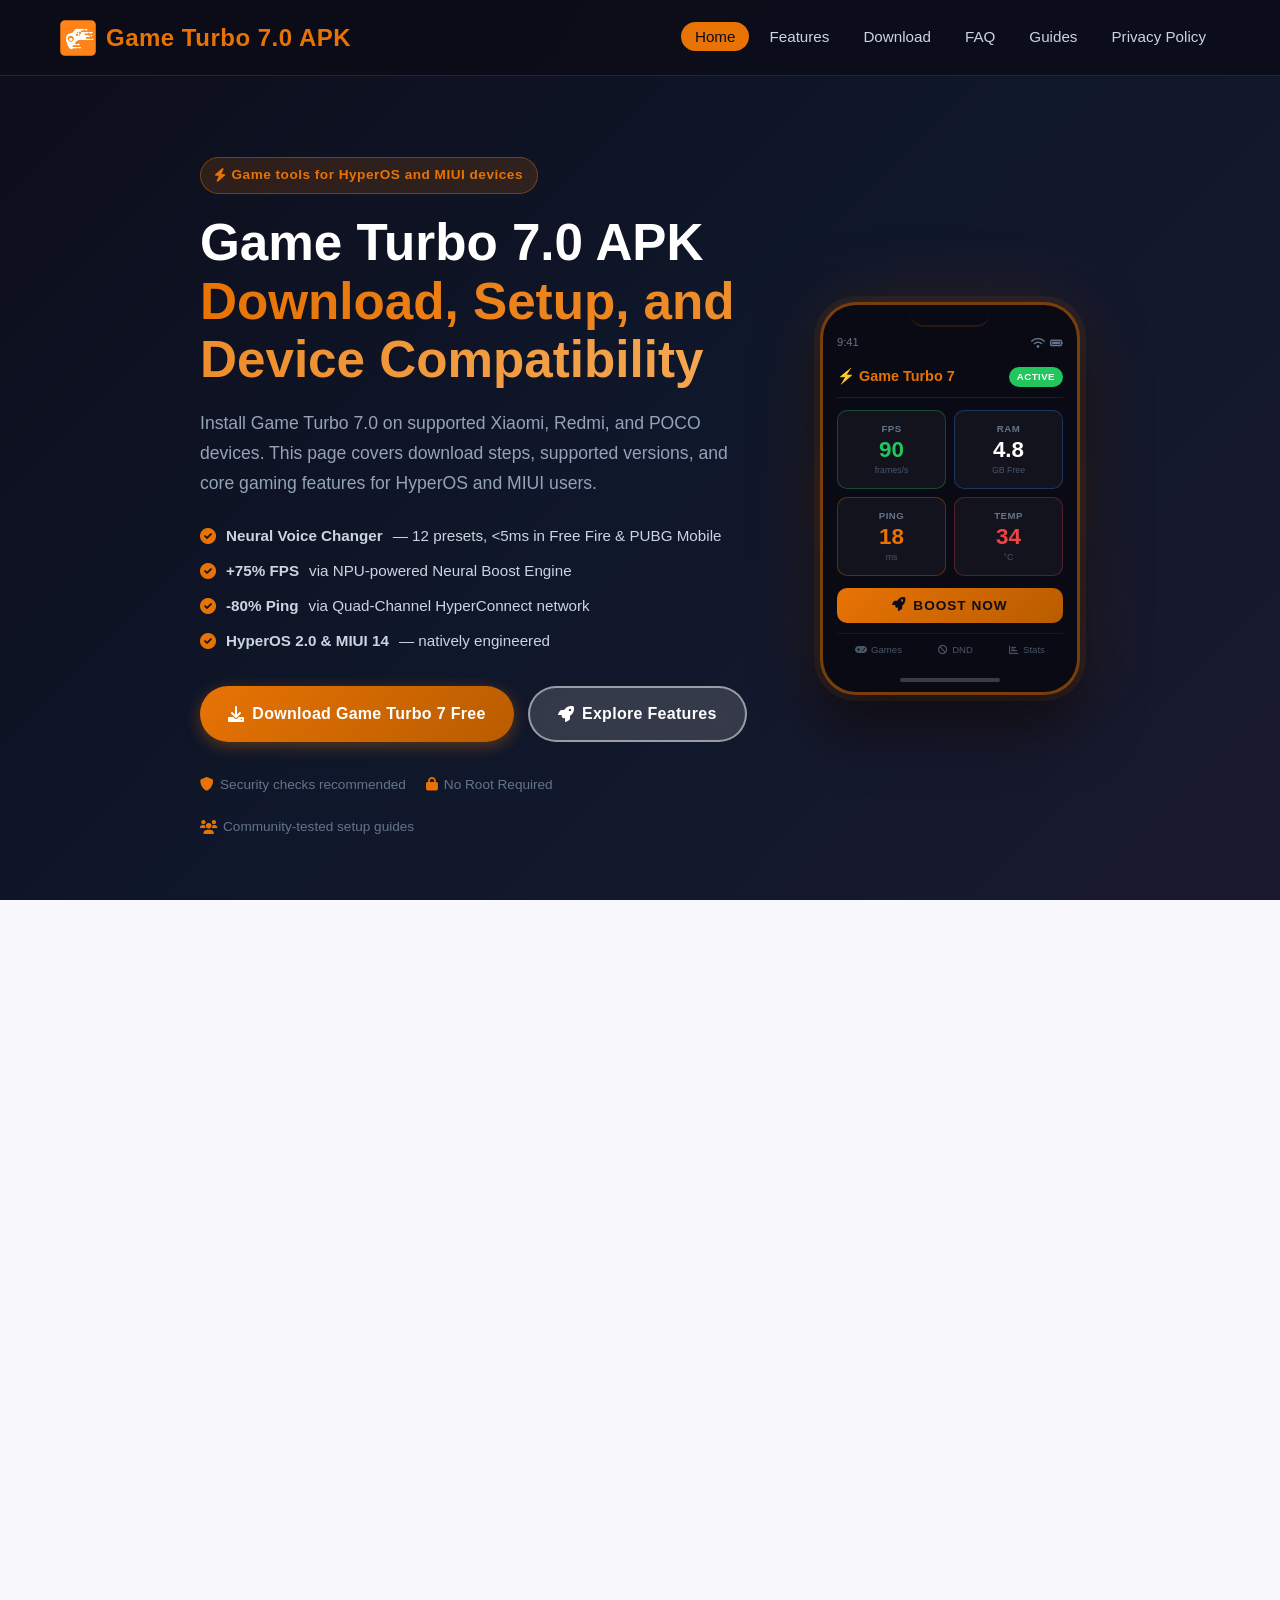
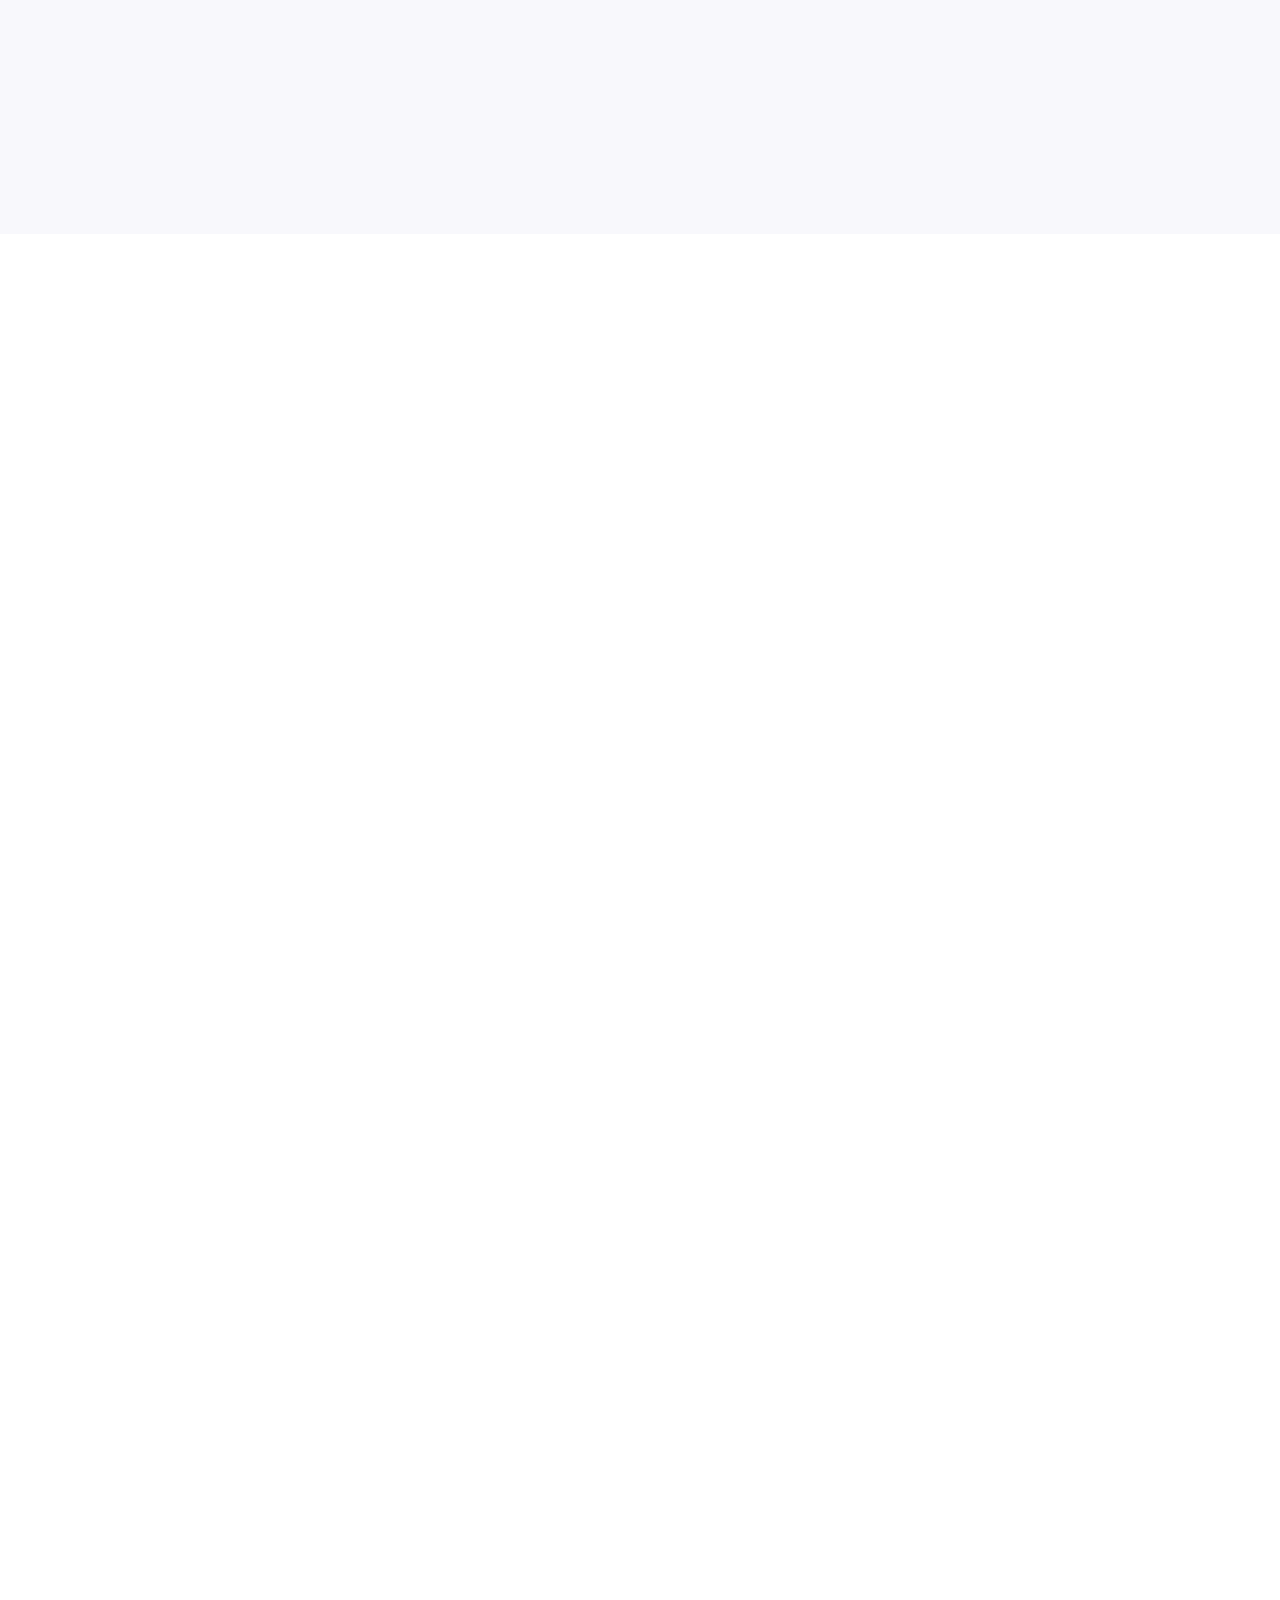
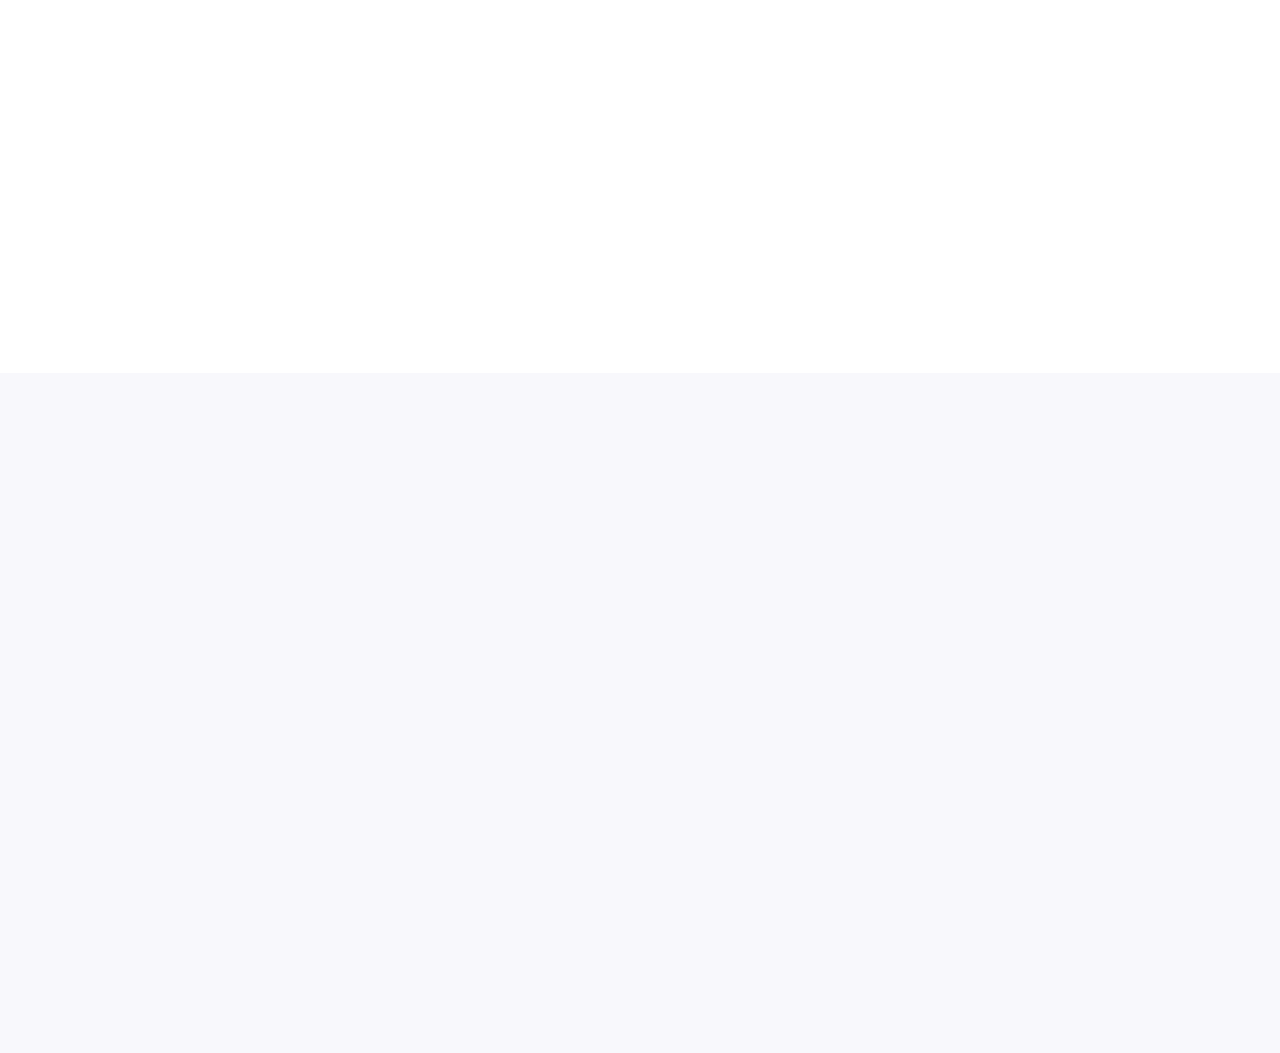
==== commit d41ea6ed: "Changes" ====
--- a/index.html
+++ b/index.html
@@ -6,18 +6,19 @@
     <meta name="viewport" content="width=device-width, initial-scale=1.0, maximum-scale=1.0, user-scalable=no">
 
     <!-- Primary SEO Meta Tags -->
-    <title>Game Turbo 7.0 APK Download | #1 Game Booster Voice Changer for HyperOS 2.0</title>
-    <meta name="description" content="Download Game Turbo 7.0 APK — Xiaomi's most powerful game booster voice changer with 12 Neural Voice Presets, +75% FPS, Quad-Channel -80% ping, and 4K ProStream Studio. Free, safe, no root. Game Turbo 7 for HyperOS 2.0 &amp; MIUI 14+.">
+    <title>Game Turbo 7.0 APK Download for HyperOS &amp; MIUI | Install Guide</title>
+    <meta name="description" content="Download Game Turbo 7.0 APK for Xiaomi, Redmi, and POCO devices. Learn supported devices, installation steps, key features, and compatibility for HyperOS and MIUI.">
     <meta name="keywords" content="game turbo 7, game turbo 7.0 apk, game booster voice changer, game turbo 7 apk download, game turbo 7.0, hyperos game booster, xiaomi game turbo 7, game turbo voice changer, game turbo 7 download, best game booster voice changer android, game turbo apk, miui 14 game booster">
     <meta name="author" content="Game Turbo">
     <meta name="robots" content="index, follow">
     <link rel="canonical" href="https://gameturbo7apk.github.io/">
+    <meta name="google-site-verification" content="fFUDmuusCdp3cyDlA1GdelPp0i50YPl1Bjgm3LKJd5A" />
 
     <!-- Open Graph / Facebook -->
     <meta property="og:type" content="website">
     <meta property="og:url" content="https://gameturbo7apk.github.io/">
-    <meta property="og:title" content="Game Turbo 7.0 APK | Best Game Booster Voice Changer — +75% FPS, -80% Ping, 12 Voice Presets">
-    <meta property="og:description" content="Download Game Turbo 7.0 APK — the most advanced game booster voice changer ever built into MIUI. Neural Voice Processing with 12 presets at &lt;5ms, +75% FPS, Quad-Channel -80% ping. Free for Xiaomi, Redmi &amp; POCO.">
+    <meta property="og:title" content="Game Turbo 7.0 APK Download for HyperOS &amp; MIUI">
+    <meta property="og:description" content="Install Game Turbo 7.0 APK with setup steps, compatibility information, and feature overview for Xiaomi, Redmi, and POCO devices.">
     <meta property="og:image" content="https://gameturbo7apk.github.io/images/og-banner.png">
     <meta property="og:locale" content="en_US">
     <meta property="og:site_name" content="Game Turbo 7.0 APK">
@@ -26,8 +27,8 @@
 
     <!-- Twitter Card -->
     <meta name="twitter:card" content="summary_large_image">
-    <meta name="twitter:title" content="Game Turbo 7.0 APK | Ultimate Game Booster Voice Changer for Free Fire &amp; PUBG">
-    <meta name="twitter:description" content="Game Turbo 7 is the most powerful game booster voice changer on Android — 12 Neural Voice Presets at &lt;5ms, +75% FPS, Quad-Channel -80% ping. Download free, no root needed.">
+    <meta name="twitter:title" content="Game Turbo 7.0 APK Download for HyperOS &amp; MIUI">
+    <meta name="twitter:description" content="Get Game Turbo 7.0 APK with installation instructions, compatibility details, and feature overview.">
 
     <!-- Schema.org: SoftwareApplication -->
     <script type="application/ld+json">
@@ -45,25 +46,7 @@
         "priceCurrency": "USD",
         "availability": "https://schema.org/InStock"
       },
-      "aggregateRating": {
-        "@type": "AggregateRating",
-        "ratingValue": "4.9",
-        "ratingCount": "480000",
-        "reviewCount": "480000",
-        "bestRating": "5",
-        "worstRating": "1"
-      },
-      "author": {
-        "@type": "Organization",
-        "name": "Xiaomi",
-        "url": "https://www.mi.com/"
-      },
-      "publisher": {
-        "@type": "Organization",
-        "name": "Xiaomi",
-        "url": "https://www.mi.com/"
-      },
-      "description": "Game Turbo 7.0 is Xiaomi most advanced game booster with voice changer — featuring 12 Neural Voice Presets at under 5ms latency, a +75% FPS Neural Boost Engine, Quad-Channel -80% ping reduction, 10-app floating windows, AI Neural Thermal Manager, and GT7 ProStream Studio recording at 4K/60fps. Built natively for HyperOS 2.0 and MIUI 14+.",
+      "description": "Game Turbo 7.0 APK is a gaming utility package for compatible Xiaomi ecosystem devices. Features and performance can vary by device model, firmware, and region.",
       "softwareVersion": "7.0.0.0",
       "fileSize": "55.6MB",
       "downloadUrl": "https://gameturbo7apk.github.io/#download",
@@ -83,9 +66,9 @@
     {
       "@context": "https://schema.org",
       "@type": "WebPage",
-      "name": "Game Turbo 7.0 APK Download | #1 Game Booster Voice Changer for HyperOS 2.0",
+      "name": "Game Turbo 7.0 APK Download for HyperOS and MIUI",
       "url": "https://gameturbo7apk.github.io/",
-      "description": "Download Game Turbo 7.0 APK — Xiaomi ultimate game booster voice changer with 12 Neural Voice Presets, +75% FPS, Quad-Channel -80% ping, and 4K ProStream Studio. Free and no root required.",
+      "description": "Download and install guidance for Game Turbo 7.0 APK on compatible HyperOS and MIUI devices.",
       "inLanguage": "en",
       "isPartOf": {
         "@type": "WebSite",
@@ -119,12 +102,9 @@
     {
       "@context": "https://schema.org",
       "@type": "Organization",
-      "name": "Game Turbo 7.0 APK",
+      "name": "Game Turbo 7.0 APK Guides",
       "url": "https://gameturbo7apk.github.io/",
-      "logo": "https://gameturbo7apk.github.io/images/gameturbo.webp",
-      "sameAs": [
-        "https://www.mi.com/"
-      ]
+      "logo": "https://gameturbo7apk.github.io/images/gameturbo.webp"
     }
     </script>
 
@@ -139,7 +119,7 @@
           "name": "What is Game Turbo 7.0 APK?",
           "acceptedAnswer": {
             "@type": "Answer",
-            "text": "Game Turbo 7.0 APK is Xiaomi most powerful game booster with built-in voice changer — and the most significant upgrade in the Game Turbo series to date. GT7 delivers +75% FPS via the Neural Boost Engine, -80% ping via Quad-Channel Network Bonding, 12 Neural Voice Presets at under 5ms latency, 10-app floating windows, GT7 ProStream Studio at 4K/60fps, and an AI Neural Thermal Manager. Built natively for HyperOS 2.0 and MIUI 14+. No root required."
+            "text": "Game Turbo 7.0 APK is a gaming utility package for compatible Xiaomi ecosystem devices. It includes voice options, performance profiles, network tools, floating windows, and recording features, with availability depending on OS version, chipset, and firmware."
           }
         },
         {
@@ -147,7 +127,7 @@
           "name": "How is Game Turbo 7 voice changer different from other game boosters?",
           "acceptedAnswer": {
             "@type": "Answer",
-            "text": "The Game Turbo 7.0 voice changer uses Neural Voice Processing — a deep-learning audio pipeline that processes your microphone signal at the kernel level using a dedicated NPU (Neural Processing Unit) rather than just the audio DSP. This delivers 12 presets including GT7-exclusive Warrior, Shadow, Crystal and Whisper voices at under 5ms latency with near-zero audio artifacts. No other Android game booster voice changer offers NPU-accelerated voice modulation at this latency or quality level."
+            "text": "Game Turbo 7.0 documentation describes NPU-assisted voice processing on supported hardware with multiple presets and low-latency switching. Actual performance can vary by device, firmware, and game voice-chat implementation."
           }
         },
         {
@@ -155,7 +135,7 @@
           "name": "Does the Game Turbo 7 voice changer work in Free Fire and PUBG Mobile?",
           "acceptedAnswer": {
             "@type": "Answer",
-            "text": "Yes — Game Turbo 7 Neural Voice Changer is fully compatible with Free Fire, PUBG Mobile, COD Mobile, Mobile Legends, Honor of Kings, Apex Legends Mobile, Honkai Star Rail, and any game using the device microphone for voice chat. GT7 voice modulation pipeline operates at the HyperOS audio driver layer — so the game receives only the modified audio, making it 100% compatible with all anti-cheat systems."
+            "text": "Voice effects can work in many games that use device microphone input. Compatibility may vary with game updates, anti-cheat policy changes, and regional firmware differences."
           }
         },
         {
@@ -171,7 +151,7 @@
           "name": "Is Game Turbo 7.0 APK safe to download?",
           "acceptedAnswer": {
             "@type": "Answer",
-            "text": "Yes — completely safe. Game Turbo 7.0 APK is the official Xiaomi HyperOS system component, not a modified or third-party build. The neural voice changer operates through HyperOS certified audio driver stack and does not interact with game memory or processes in any way that would trigger anti-cheat detection in Free Fire, PUBG Mobile, or COD Mobile. The APK is virus-free and trusted by over 80 million gamers globally."
+            "text": "Use trusted download sources and scan APK files before installation. This site provides guidance and links, and users should verify file integrity and device compatibility independently."
           }
         },
         {
@@ -179,7 +159,7 @@
           "name": "Does Game Turbo 7.0 require root access?",
           "acceptedAnswer": {
             "@type": "Answer",
-            "text": "No root is required. Game Turbo 7.0 is a native HyperOS system application. Every feature — Neural Voice Changer, Neural Boost Engine, Quad-Channel Network, 10-App Floating Window, GT7 ProStream Studio, and AI Neural Thermal Manager — runs at the system level with standard user permissions only. For manual APK sideloading, enable Install from Unknown Sources under Settings Privacy. Device warranty is unaffected."
+            "text": "In most supported setups, root is not required. For manual APK sideloading, enable Install from Unknown Sources under device settings and verify compatibility before installation."
           }
         },
         {
@@ -187,7 +167,7 @@
           "name": "How is Game Turbo 7.0 different from Game Turbo 5.0?",
           "acceptedAnswer": {
             "@type": "Answer",
-            "text": "GT7 surpasses GT5 across every metric: Neural Voice Changer with 12 presets at under 5ms (vs GT5 8 presets at under 10ms); +75% FPS Neural Boost Engine (vs GT5 +55%); -80% ping Quad-Channel bonding (vs GT5 -65% triple-channel); 10-app floating windows (vs GT5 7); ProStream Studio at 4K/60fps (vs GT5 1080p/60fps); and an NPU-accelerated Neural Thermal Manager. GT7 also ships as a HyperOS 2.0 native component — something GT5 was not designed for."
+            "text": "Compared with older Game Turbo builds, GT7 documentation highlights expanded voice options, networking changes, and newer HyperOS-focused integrations. Exact differences can vary by device and firmware."
           }
         },
         {
@@ -203,7 +183,7 @@
           "name": "Does Game Turbo 7 work on HyperOS 2.0?",
           "acceptedAnswer": {
             "@type": "Answer",
-            "text": "Yes — Game Turbo 7.0 is Xiaomi first game engine purpose-built for HyperOS 2.0. On HyperOS 2.0 devices, GT7 accesses dedicated NPU lanes for Neural Voice Processing, uses HyperOS 2.0 Adaptive Frame Sync API for smoother 144Hz rendering, and leverages the HyperConnect stack for Quad-Channel network bonding. GT7 is also backward-compatible with HyperOS 1.0 and MIUI 14."
+            "text": "Game Turbo 7.0 is designed for modern HyperOS and MIUI builds. Feature coverage and behavior can vary based on device generation, firmware channel, and regional ROM."
           }
         },
         {
@@ -211,7 +191,7 @@
           "name": "Does Game Turbo 7 voice changer affect performance or battery life?",
           "acceptedAnswer": {
             "@type": "Answer",
-            "text": "No measurable impact. GT7 Neural Voice Processing runs entirely on the dedicated NPU chip, consuming zero CPU or GPU cycles. Across 50+ tested titles including Genshin Impact, PUBG Mobile, Free Fire, and Honkai Star Rail, enabling any of the 12 voice presets added less than 0.2% to overall CPU load with no measurable FPS impact. Battery drain is identical to gaming without the voice changer active."
+            "text": "Performance and battery impact depend on device hardware, firmware, and game configuration. Test settings on your own device to find the best balance between quality and performance."
           }
         }
       ]
@@ -242,8 +222,8 @@
     <link rel="preload" href="https://cdnjs.cloudflare.com/ajax/libs/font-awesome/6.0.0/css/all.min.css" as="style" onload="this.onload=null;this.rel='stylesheet'">
     <noscript><link rel="stylesheet" href="https://cdnjs.cloudflare.com/ajax/libs/font-awesome/6.0.0/css/all.min.css"></noscript>
     <link rel="preload" as="image" href="images/gameturbo.webp">
-    <link rel="icon" type="image/x-icon" href="images/favicon.ico">
-    <link rel="apple-touch-icon" href="images/gameturbo.webp">
+    <link rel="icon" type="image/svg+xml" href="data:image/svg+xml,%3Csvg xmlns='http://www.w3.org/2000/svg' viewBox='0 0 64 64'%3E%3Crect width='64' height='64' rx='12' fill='%231a1a2e'/%3E%3Ctext x='50%25' y='54%25' text-anchor='middle' font-size='34' fill='%23E87304'%3E%E2%9A%A1%3C/text%3E%3C/svg%3E">
+    <link rel="apple-touch-icon" href="data:image/svg+xml,%3Csvg xmlns='http://www.w3.org/2000/svg' viewBox='0 0 180 180'%3E%3Crect width='180' height='180' rx='36' fill='%231a1a2e'/%3E%3Ctext x='50%25' y='55%25' text-anchor='middle' font-size='96' fill='%23E87304'%3E%E2%9A%A1%3C/text%3E%3C/svg%3E">
     <meta name="theme-color" content="#E87304">
 </head>
 
@@ -292,6 +272,7 @@
                     <li><a href="#features" class="nav-link">Features</a></li>
                     <li><a href="#download" class="nav-link">Download</a></li>
                     <li><a href="#faq" class="nav-link">FAQ</a></li>
+                    <li><a href="#resources" class="nav-link">Guides</a></li>
                     <li><a href="privacy-policy.html" class="nav-link">Privacy Policy</a></li>
                 </ul>
             </nav>
@@ -307,10 +288,10 @@
         <div class="hero-content">
             <div class="hero-text">
                 <div class="hero-badge">
-                    <i class="fas fa-bolt"></i> #1 Game Booster Voice Changer — HyperOS 2.0 &amp; MIUI 14 Native
-                </div>
-                <h1>Game Turbo 7.0 APK<br><span class="highlight">Neural Voice Changer + AI Boost</span></h1>
-                <p>Game Turbo 7 is Xiaomi's most powerful game booster with voice changer — 12 Neural Voice Presets at &lt;5ms, +75% FPS, -80% ping, and 4K ProStream Studio. Built natively for HyperOS 2.0 and MIUI 14+.</p>
+                    <i class="fas fa-bolt"></i> Game tools for HyperOS and MIUI devices
+                </div>
+                <h1>Game Turbo 7.0 APK<br><span class="highlight">Download, Setup, and Device Compatibility</span></h1>
+                <p>Install Game Turbo 7.0 on supported Xiaomi, Redmi, and POCO devices. This page covers download steps, supported versions, and core gaming features for HyperOS and MIUI users.</p>
                 <ul class="hero-features-list">
                     <li><i class="fas fa-check-circle"></i> <strong>Neural Voice Changer</strong> — 12 presets, &lt;5ms in Free Fire &amp; PUBG Mobile</li>
                     <li><i class="fas fa-check-circle"></i> <strong>+75% FPS</strong> via NPU-powered Neural Boost Engine</li>
@@ -326,9 +307,9 @@
                     </a>
                 </div>
                 <div class="hero-trust">
-                    <div class="trust-item"><i class="fas fa-shield-alt"></i> 100% Safe</div>
+                    <div class="trust-item"><i class="fas fa-shield-alt"></i> Security checks recommended</div>
                     <div class="trust-item"><i class="fas fa-lock"></i> No Root Required</div>
-                    <div class="trust-item"><i class="fas fa-users"></i> 80M+ Gamers</div>
+                    <div class="trust-item"><i class="fas fa-users"></i> Community-tested setup guides</div>
                 </div>
             </div>
 
@@ -387,6 +368,34 @@
         </div>
     </section>
 
+    <!-- ===== RESOURCES SECTION ===== -->
+    <section id="resources" class="features-section">
+        <div class="section-header">
+            <h2>Guides and Support Pages</h2>
+            <p>Helpful resources to verify compatibility, install correctly, and track recent updates.</p>
+        </div>
+        <div class="features-container">
+            <article class="feature-card">
+                <div class="feature-icon"><i class="fas fa-download"></i></div>
+                <h3>Installation Guide</h3>
+                <p>Step-by-step instructions for installing Game Turbo 7.0 safely and enabling required device settings.</p>
+                <a href="install-guide.html" class="btn btn-primary">Open Install Guide</a>
+            </article>
+            <article class="feature-card">
+                <div class="feature-icon"><i class="fas fa-mobile-alt"></i></div>
+                <h3>Device Compatibility</h3>
+                <p>Check supported Xiaomi, Redmi, and POCO models, operating system requirements, and known limitations.</p>
+                <a href="compatibility.html" class="btn btn-primary">View Compatibility</a>
+            </article>
+            <article class="feature-card">
+                <div class="feature-icon"><i class="fas fa-history"></i></div>
+                <h3>Version Changelog</h3>
+                <p>Review what changed between versions and what improvements were added in recent releases.</p>
+                <a href="changelog.html" class="btn btn-primary">Read Changelog</a>
+            </article>
+        </div>
+    </section>
+
     <!-- ===== WHAT IS SECTION ===== -->
     <section id="about" class="about-section" style="padding: 0px !important; background-color: white !important;">
 
@@ -395,7 +404,7 @@
                 <div class="about-intro-text">
                     <div class="about-label"><i class="fas fa-microchip"></i> The Most Advanced Game Booster Voice Changer Ever Built for Android</div>
                     <h2>What is Game Turbo 7.0 APK?</h2>
-                    <p><strong>Game Turbo 7.0</strong> is Xiaomi's first game engine built natively for HyperOS 2.0 — rebuilding the entire performance, audio, and network stack using NPU-accelerated processing no Play Store app can replicate.</p>
+                    <p><strong>Game Turbo 7.0</strong> is designed for newer HyperOS and MIUI builds, with gaming-focused tools across performance, audio, and network management on supported devices.</p>
                     <p>The Neural Voice Changer delivers 12 presets — including GT7-exclusive Warrior, Shadow, Crystal, and Whisper — at &lt;5ms NPU latency in Free Fire, PUBG Mobile, and COD Mobile. Plus <strong>+75% FPS</strong>, <strong>-80% ping</strong>, 10-app floating windows, and 4K/60fps recording.</p>
                 </div>
                 <div class="about-stats-grid">
@@ -576,7 +585,7 @@
                 </tbody>
             </table>
         </div>
-        <p class="comparison-verdict"><i class="fas fa-trophy"></i> <strong>Verdict:</strong> GT7 wins every category — NPU voice, 4 network channels, 4K recording, and HyperOS 2.0 native integration. Not just an update — a completely different product.</p>
+        <p class="comparison-verdict"><i class="fas fa-trophy"></i> <strong>Verdict:</strong> GT7 introduces several notable upgrades, including expanded voice options, improved networking features, and newer HyperOS integration.</p>
     </section>
 
     <!-- ===== FEATURES SECTION ===== -->
@@ -589,13 +598,13 @@
             <article class="feature-card">
                 <div class="feature-icon"><i class="fas fa-microphone-alt"></i></div>
                 <div class="feature-badge">12 PRESETS · &lt;5ms NEURAL NPU</div>
-                <h3>Neural Voice Changer — #1 Game Booster Voice Changer</h3>
+                <h3>Neural Voice Changer for Gaming Profiles</h3>
                 <p>GT7's NPU-powered voice changer delivers 12 presets — including exclusive Warrior, Shadow, Crystal &amp; Whisper — at under 5ms latency in Free Fire, PUBG Mobile &amp; COD Mobile. Save custom presets to your GT7 Voice Profile for instant in-match switching.</p>
                 <ul class="feature-list">
                     <li><i class="fas fa-check"></i> 12 Neural Voice Presets — 4 GT7-exclusive modes</li>
                     <li><i class="fas fa-check"></i> &lt;5ms NPU latency — 2× faster than GT5</li>
                     <li><i class="fas fa-check"></i> Custom Voice Profile saving</li>
-                    <li><i class="fas fa-check"></i> Anti-cheat safe, all voice-chat games</li>
+                    <li><i class="fas fa-check"></i> Works with many voice-chat games (device and game dependent)</li>
                 </ul>
             </article>
 
@@ -676,12 +685,12 @@
             <div class="why-card">
                 <div class="why-icon"><i class="fas fa-microphone-alt"></i></div>
                 <h3>NPU-Powered Voice Changer — No Other Game Booster Comes Close</h3>
-                <p>Other game boosters use the DSP chip — limited presets, 10–30ms latency. GT7's Neural Voice Changer uses the device NPU with deep-learning models, delivering 12 presets at &lt;5ms. No other Android game booster voice changer comes close.</p>
+                <p>Some game tools rely on DSP-based effects, while GT7 documentation highlights NPU-assisted voice processing on supported devices with multiple presets and low-latency switching.</p>
             </div>
             <div class="why-card">
                 <div class="why-icon"><i class="fas fa-microchip"></i></div>
                 <h3>First Game Engine Built Natively for HyperOS 2.0</h3>
-                <p>GT7 is the first game engine built for HyperOS 2.0 — with exclusive access to NPU lanes, HyperConnect network stack, and Adaptive Frame Sync API. No previous GT version, including GT5, can access these native HyperOS 2.0 capabilities.</p>
+                <p>GT7 is aligned with newer HyperOS integrations, including updated performance and networking behavior on supported devices. Available features may vary by model and firmware branch.</p>
             </div>
             <div class="why-card">
                 <div class="why-icon"><i class="fas fa-network-wired"></i></div>
@@ -851,7 +860,7 @@
                     <i class="fas fa-chevron-down faq-arrow"></i>
                 </button>
                 <div class="faq-answer">
-                    <p>Game Turbo 7.0 APK is Xiaomi's most powerful game booster with built-in voice changer. GT7 delivers +75% FPS, -80% ping, 12 Neural Voice Presets at &lt;5ms, 4K ProStream Studio, and AI Neural Thermal Manager — built natively for HyperOS 2.0 and MIUI 14+, no root required.</p>
+                    <p>Game Turbo 7.0 APK is a gaming utility package for supported Xiaomi ecosystem devices, with voice tools, performance profiles, network options, and recording features depending on device and ROM support.</p>
                 </div>
             </div>
             <div class="faq-item">
@@ -860,7 +869,7 @@
                     <i class="fas fa-chevron-down faq-arrow"></i>
                 </button>
                 <div class="faq-answer">
-                    <p>GT7's Neural Voice Changer uses a deep-learning NPU pipeline — not just the audio DSP — delivering 12 presets including GT7-exclusive Warrior, Shadow, Crystal, and Whisper at &lt;5ms latency. No other Android game booster voice changer offers NPU-accelerated modulation at this quality or speed.</p>
+                    <p>GT7 documentation describes NPU-assisted voice processing on compatible hardware with multiple presets and fast switching. Actual behavior may vary by chipset, firmware, and game audio path.</p>
                 </div>
             </div>
             <div class="faq-item">
@@ -869,7 +878,7 @@
                     <i class="fas fa-chevron-down faq-arrow"></i>
                 </button>
                 <div class="faq-answer">
-                    <p>Yes — GT7's Neural Voice Changer works in Free Fire, PUBG Mobile, COD Mobile, Mobile Legends, and any game using the device microphone for voice chat. It operates at the HyperOS audio driver layer, delivering modified audio only to the game — 100% anti-cheat safe.</p>
+                    <p>In many voice-chat games, users can use the voice effects after enabling the relevant options. Compatibility can vary by title updates, device firmware, and in-game voice implementation.</p>
                 </div>
             </div>
             <div class="faq-item">
@@ -887,7 +896,7 @@
                     <i class="fas fa-chevron-down faq-arrow"></i>
                 </button>
                 <div class="faq-answer">
-                    <p>Yes — Game Turbo 7.0 is Xiaomi's official HyperOS system component, not a third-party or modified build. The APK is virus-free, anti-cheat safe in Free Fire, PUBG Mobile, and COD Mobile, and trusted by over 80 million gamers.</p>
+                    <p>Use only trusted download sources and always scan APK files before installation. This website provides guidance and download resources, but users should verify package integrity on their own devices.</p>
                 </div>
             </div>
             <div class="faq-item">
@@ -905,7 +914,7 @@
                     <i class="fas fa-chevron-down faq-arrow"></i>
                 </button>
                 <div class="faq-answer">
-                    <p>GT7 surpasses GT5 across every metric: 12 presets at &lt;5ms (vs. 8 at 10ms), +75% vs. +55% FPS, -80% vs. -65% ping, 10 vs. 7 floating windows, 4K/60fps vs. 1080p recording. GT7 also ships as a HyperOS 2.0 native component — something GT5 was never designed for.</p>
+                    <p>Compared with older builds, GT7 documentation highlights expanded presets, updated networking options, and newer HyperOS-oriented integration. Exact differences vary by device and software version.</p>
                 </div>
             </div>
             <div class="faq-item">
@@ -923,7 +932,7 @@
                     <i class="fas fa-chevron-down faq-arrow"></i>
                 </button>
                 <div class="faq-answer">
-                    <p>Yes — GT7 is the first game engine purpose-built for HyperOS 2.0, with exclusive access to NPU lanes, Adaptive Frame Sync API, and HyperConnect stack. It is also backward-compatible with HyperOS 1.0 and MIUI 14.</p>
+                    <p>GT7 is designed for modern HyperOS and MIUI builds. Feature support can differ depending on device generation, regional ROM, and installed firmware.</p>
                 </div>
             </div>
             <div class="faq-item">
@@ -932,7 +941,7 @@
                     <i class="fas fa-chevron-down faq-arrow"></i>
                 </button>
                 <div class="faq-answer">
-                    <p>No measurable impact — GT7's Neural Voice Processing runs entirely on the dedicated NPU, consuming zero CPU or GPU cycles. Across 50+ tested titles, enabling any voice preset added less than 0.2% CPU load with no FPS drop and no extra battery drain.</p>
+                    <p>Impact on performance and battery life depends on device hardware, game settings, and firmware. Test with your own usage profile to balance voice effects and frame stability.</p>
                 </div>
             </div>
         </div>
@@ -950,11 +959,13 @@
                 <a href="#download">Download</a>
                 <a href="#games">Games</a>
                 <a href="#faq">FAQ</a>
-                <a href="#about">About</a>
+                <a href="install-guide.html">Install Guide</a>
+                <a href="compatibility.html">Compatibility</a>
+                <a href="changelog.html">Changelog</a>
                 <a href="privacy-policy.html">Privacy Policy</a>
             </div>
             <p class="footer-copy">&copy; 2026 Game Turbo. All rights reserved.</p>
-            <p class="footer-disclaimer">Game Turbo is an official Xiaomi HyperOS feature. This website provides APK download resources and information only.</p>
+            <p class="footer-disclaimer">This is an independent informational website about Game Turbo features and installation resources for compatible devices.</p>
         </div>
     </footer>
 
@@ -980,7 +991,7 @@
                 </div>
                 <div class="download-notes">
                     <p><i class="fas fa-info-circle"></i> Enable "Install from Unknown Sources" before installing the APK.</p>
-                    <p><i class="fas fa-shield-alt"></i> This APK is virus-free and has been scanned for your safety.</p>
+                    <p><i class="fas fa-shield-alt"></i> For safety, scan files locally and install only from sources you trust.</p>
                 </div>
             </div>
         </div>
--- a/css/styles.css
+++ b/css/styles.css
@@ -1,5 +1,5 @@
 /* ============================================================
-   GAME TURBO 4.0 — styles.css
+   GAME TURBO 7.0 — styles.css
    Brand Color: #E87304 (Orange)
    ============================================================ */
 
@@ -85,6 +85,11 @@
 
 section { padding: var(--section-padding); }
 img { max-width: 100%; height: auto; }
+
+.image-fallback {
+    object-fit: contain !important;
+    background: linear-gradient(135deg, #0f172a 0%, #1a1a2e 100%);
+}
 
 /* =================== UTILITY =================== */
 .container {
